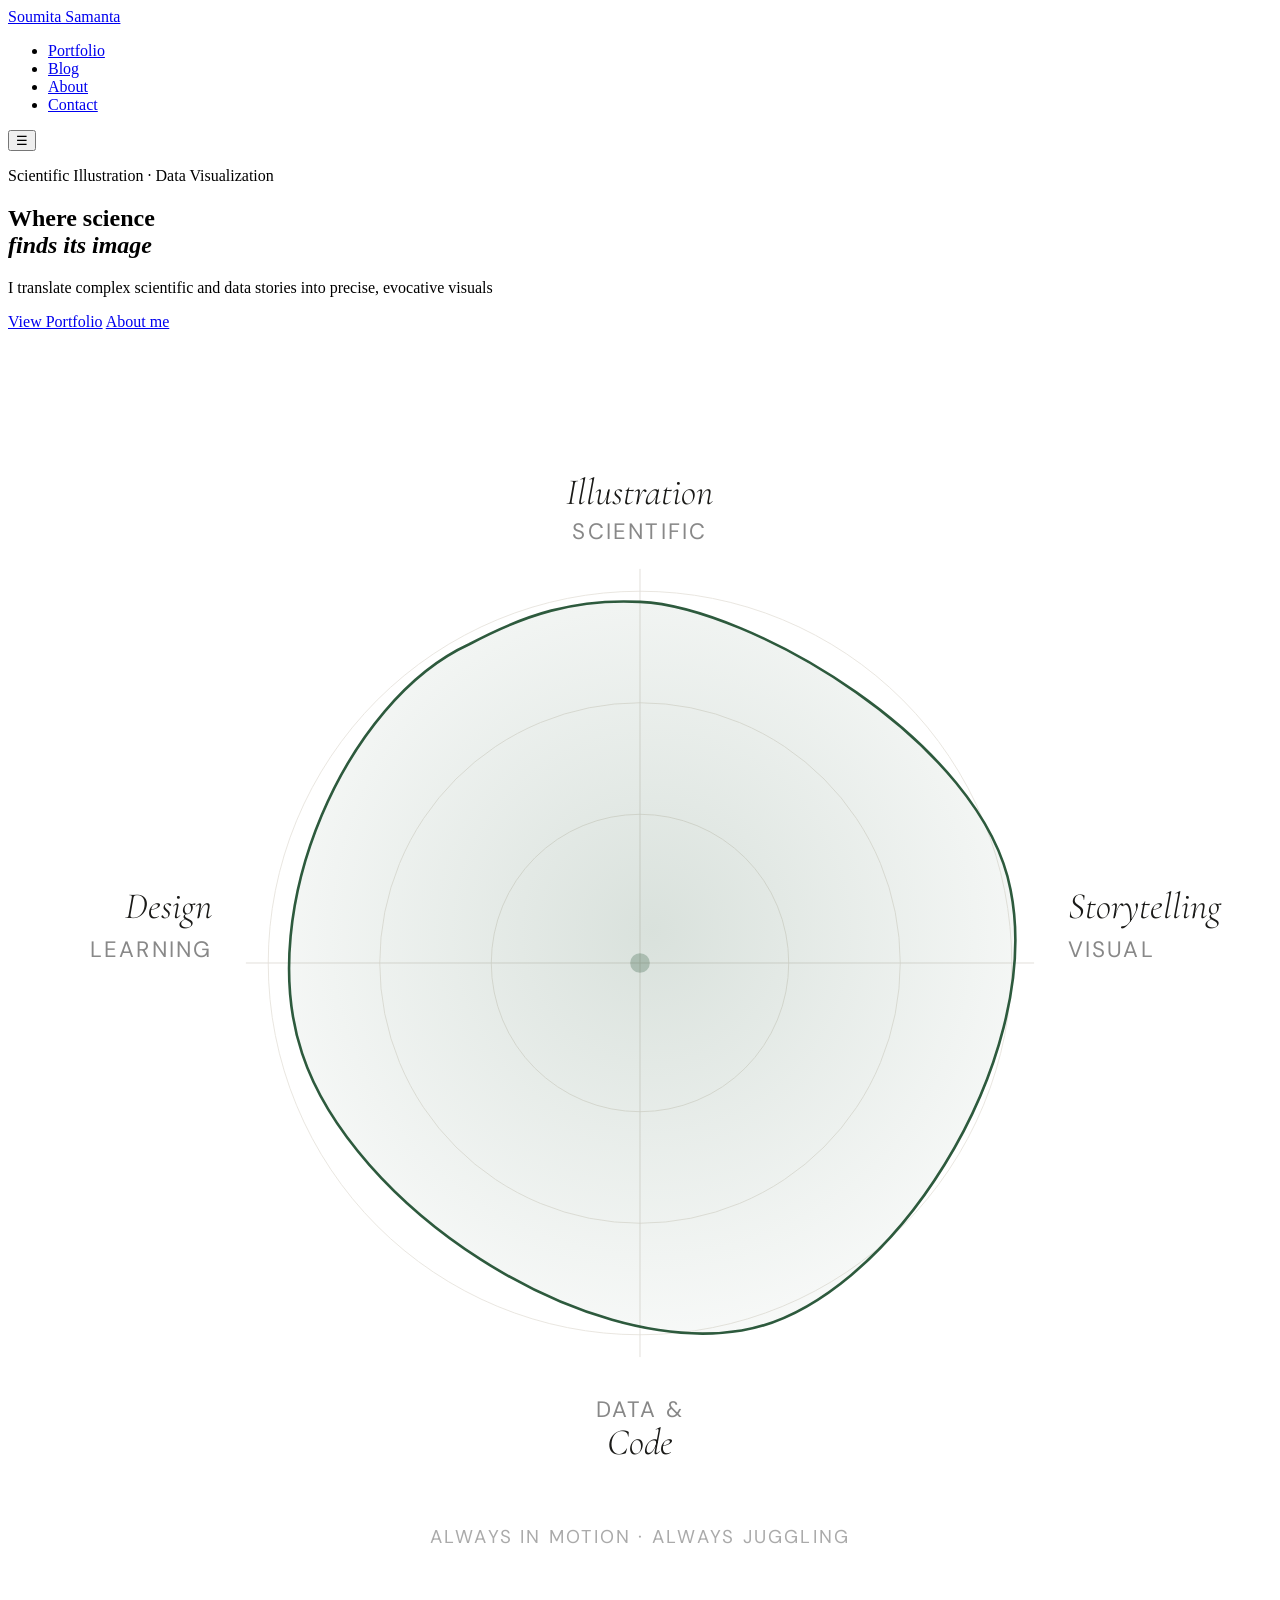
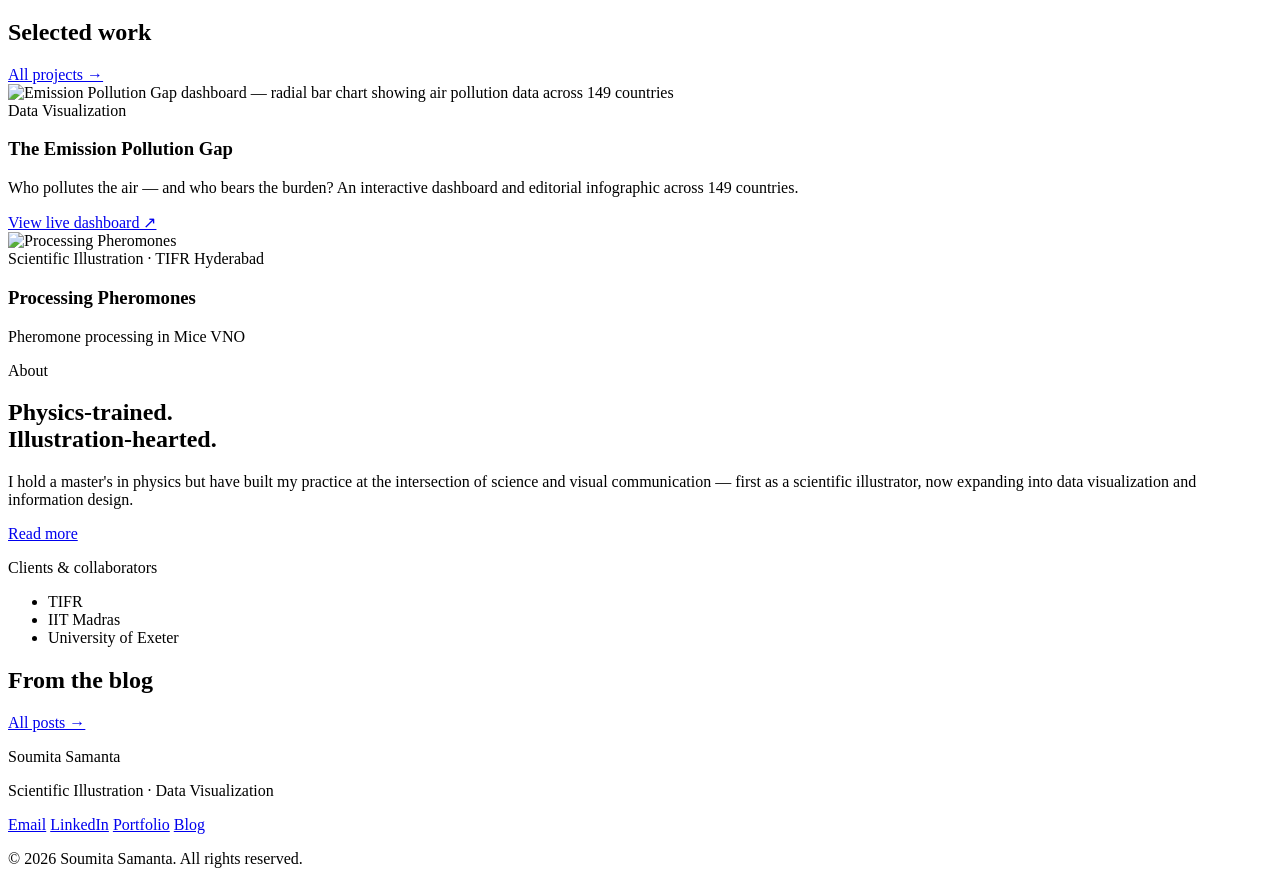
==== index.html @ adedaf54 "Add files via upload" ====
<!DOCTYPE html>
<html lang="en">
<head>
  <meta charset="UTF-8"/>
  <meta name="viewport" content="width=device-width, initial-scale=1.0"/>
  <title>Soumita Samanta — Scientific Illustrator & Data Visualizer</title>
  <link rel="stylesheet" href="css/style.css"/>
  <link rel="preconnect" href="https://fonts.googleapis.com"/>
  <link rel="preconnect" href="https://fonts.gstatic.com" crossorigin/>
  <link href="https://fonts.googleapis.com/css2?family=Cormorant+Garamond:ital,wght@0,300;0,400;0,500;1,300;1,400&family=DM+Sans:wght@300;400;500&display=swap" rel="stylesheet"/>
  <style>
    /* Lightbox overlay */
    .lightbox {
      display: none;
      position: fixed;
      inset: 0;
      background: rgba(10,10,10,0.85);
      backdrop-filter: blur(6px);
      z-index: 1000;
      align-items: center;
      justify-content: center;
      padding: 32px;
      cursor: zoom-out;
    }
    .lightbox.open { display: flex; }

    .lightbox-img {
      max-width: 90vw;
      max-height: 88vh;
      object-fit: contain;
      border-radius: 2px;
      box-shadow: 0 32px 80px rgba(0,0,0,0.5);
      transform: scale(0.94);
      opacity: 0;
      transition: transform 0.3s ease, opacity 0.3s ease;
      cursor: default;
    }
    .lightbox.open .lightbox-img {
      transform: scale(1);
      opacity: 1;
    }

    .lightbox-close {
      position: fixed;
      top: 24px;
      right: 32px;
      font-size: 28px;
      color: #fff;
      background: none;
      border: none;
      cursor: pointer;
      opacity: 0.6;
      transition: opacity 0.2s;
      font-family: sans-serif;
      line-height: 1;
    }
    .lightbox-close:hover { opacity: 1; }

    /* Card image gets a zoom cursor hint */
    .card-img.zoomable { cursor: zoom-in; overflow: hidden; }
    .card-img.zoomable img {
      transition: transform 0.4s ease;
    }
    .card-img.zoomable:hover img { transform: scale(1.04); }
  </style>
</head>
<body>

  <nav class="nav">
    <a href="index.html" class="nav-logo">Soumita Samanta</a>
    <ul class="nav-links">
      <li><a href="portfolio.html">Portfolio</a></li>
      <li><a href="blog.html">Blog</a></li>
      <li><a href="about.html">About</a></li>
      <li><a href="contact.html" class="nav-cta">Contact</a></li>
    </ul>
    <button class="nav-toggle" aria-label="Toggle menu">&#9776;</button>
  </nav>

  <main>

    <!-- Hero -->
    <section class="hero">
      <div class="hero-text">
        <p class="hero-eyebrow">Scientific Illustration · Data Visualization</p>
        <h1 class="hero-title">Where science<br><em>finds its image</em></h1>
        <p class="hero-body">I translate complex scientific and data stories into precise, evocative visuals</p>
        <div class="hero-actions">
          <a href="portfolio.html" class="btn-primary">View Portfolio</a>
          <a href="about.html" class="btn-ghost">About me</a>
        </div>
      </div>
      <div class="hero-image">
          <div class="hero-image-wrap">
            <style>
              .spoke-label { font-family: 'DM Sans', sans-serif; font-size: 12px; fill: #888; letter-spacing: 0.1em; text-transform: uppercase; }
              .spoke-em { font-family: 'Cormorant Garamond', Georgia, serif; font-size: 20px; font-weight: 300; fill: #1a1a18; font-style: italic; }
              .tag-bottom { font-family: 'DM Sans', sans-serif; font-size: 10px; letter-spacing: 0.12em; text-transform: uppercase; fill: #aaa; }
            </style>

            <svg width="100%" viewBox="0 0 680 680" role="img" xmlns="http://www.w3.org/2000/svg">
            <title>Fluid identity chart</title>
            <desc>A continuously morphing organic shape representing four practice areas: Scientific Illustration, Visual Storytelling, Learning Design, and Data and Code.</desc>

            <defs>
              <radialGradient id="blobfill" cx="50%" cy="45%" r="55%">
                <stop offset="0%" stop-color="#2d5a3d" stop-opacity="0.18"/>
                <stop offset="100%" stop-color="#2d5a3d" stop-opacity="0.04"/>
              </radialGradient>
              <radialGradient id="blobfill2" cx="52%" cy="52%" r="55%">
                <stop offset="0%" stop-color="#8b4a2a" stop-opacity="0.10"/>
                <stop offset="100%" stop-color="#8b4a2a" stop-opacity="0.02"/>
              </radialGradient>
            </defs>

            <circle cx="340" cy="340" r="200" fill="none" stroke="#e8e4de" stroke-width="0.5"/>
            <circle cx="340" cy="340" r="140" fill="none" stroke="#e8e4de" stroke-width="0.5"/>
            <circle cx="340" cy="340" r="80"  fill="none" stroke="#e8e4de" stroke-width="0.5"/>

            <line x1="340" y1="340" x2="340" y2="128" stroke="#e0ddd8" stroke-width="0.5"/>
            <line x1="340" y1="340" x2="552" y2="340" stroke="#e0ddd8" stroke-width="0.5"/>
            <line x1="340" y1="340" x2="340" y2="552" stroke="#e0ddd8" stroke-width="0.5"/>
            <line x1="340" y1="340" x2="128" y2="340" stroke="#e0ddd8" stroke-width="0.5"/>

            <path fill="url(#blobfill)" stroke="#2d5a3d" stroke-width="1.4" stroke-linejoin="round">
              <animate attributeName="d" dur="14s" repeatCount="indefinite" calcMode="spline"
                keySplines="0.5 0 0.5 1; 0.5 0 0.5 1; 0.5 0 0.5 1; 0.5 0 0.5 1; 0.5 0 0.5 1; 0.5 0 0.5 1; 0.5 0 0.5 1; 0.5 0 0.5 1"
                values="
                  M340,158 C388,158 510,240 528,310 C548,388 460,510 390,530 C318,550 200,480 168,400 C138,325 190,210 240,182 C268,166 318,158 340,158 Z;
                  M340,145 C400,148 525,220 540,300 C558,392 475,525 395,538 C308,552 185,470 158,388 C132,310 182,198 248,168 C278,152 305,143 340,145 Z;
                  M340,168 C375,162 498,248 520,322 C542,400 462,505 385,528 C305,552 195,492 165,408 C138,328 195,215 252,185 C282,168 312,172 340,168 Z;
                  M340,152 C395,150 518,228 535,308 C555,398 468,518 390,534 C310,550 188,478 162,395 C138,318 188,205 250,175 C278,160 308,152 340,152 Z;
                  M340,162 C382,158 512,235 530,312 C550,395 462,515 388,532 C312,550 192,482 164,398 C138,320 190,208 248,178 C276,164 312,165 340,162 Z;
                  M340,148 C398,148 522,224 540,305 C560,395 472,522 392,536 C308,552 182,472 158,390 C132,312 185,202 248,170 C278,155 305,148 340,148 Z;
                  M340,158 C390,155 515,238 532,315 C552,395 462,512 388,530 C310,550 192,484 165,400 C138,322 192,210 248,180 C276,165 312,160 340,158 Z;
                  M340,155 C392,152 518,232 535,310 C555,395 465,518 390,533 C310,550 188,478 162,393 C136,315 188,206 250,175 C278,160 308,155 340,155 Z;
                  M340,158 C388,158 510,240 528,310 C548,388 460,510 390,530 C318,550 200,480 168,400 C138,325 190,210 240,182 C268,166 318,158 340,158 Z
                "/>
            </path>

            <path fill="url(#blobfill2)" stroke="#8b4a2a" stroke-width="0.8" stroke-linejoin="round" stroke-dasharray="2 5">
              <animate attributeName="d" dur="18s" begin="2s" repeatCount="indefinite" calcMode="spline"
                keySplines="0.5 0 0.5 1; 0.5 0 0.5 1; 0.5 0 0.5 1; 0.5 0 0.5 1; 0.5 0 0.5 1; 0.5 0 0.5 1"
                values="
                  M340,175 C378,170 495,250 515,325 C535,405 455,508 382,528 C308,548 202,488 175,405 C150,328 198,220 255,190 C282,175 318,178 340,175 Z;
                  M340,162 C385,160 508,238 525,315 C545,400 462,510 385,530 C305,550 195,485 168,402 C142,322 192,212 252,182 C280,165 310,163 340,162 Z;
                  M340,178 C372,172 492,255 512,330 C532,408 452,505 380,525 C305,545 205,490 178,408 C152,330 200,222 258,192 C284,178 315,182 340,178 Z;
                  M340,168 C380,164 502,244 520,320 C540,402 458,510 382,530 C308,550 198,486 170,403 C144,325 195,215 254,186 C282,170 312,170 340,168 Z;
                  M340,172 C376,168 498,248 518,322 C538,403 456,508 382,528 C308,548 200,488 172,405 C146,328 196,218 255,188 C283,172 315,175 340,172 Z;
                  M340,165 C382,161 505,242 522,318 C542,400 460,512 384,530 C306,550 196,484 168,400 C142,322 193,213 252,183 C280,167 312,168 340,165 Z;
                  M340,175 C378,170 495,250 515,325 C535,405 455,508 382,528 C308,548 202,488 175,405 C150,328 198,220 255,190 C282,175 318,178 340,175 Z
                "/>
            </path>

            <circle cx="340" cy="340" r="6" fill="#2d5a3d" fill-opacity="0.3">
              <animate attributeName="r" values="5;7;5" dur="14s" repeatCount="indefinite" calcMode="spline" keySplines="0.5 0 0.5 1; 0.5 0 0.5 1"/>
              <animate attributeName="fill-opacity" values="0.3;0.15;0.3" dur="14s" repeatCount="indefinite" calcMode="spline" keySplines="0.5 0 0.5 1; 0.5 0 0.5 1"/>
            </circle>

            <text x="340" y="112" class="spoke-label" text-anchor="middle">Scientific</text>
            <text x="340" y="93"  class="spoke-em"    text-anchor="middle">Illustration</text>

            <text x="570" y="337" class="spoke-label" text-anchor="start">Visual</text>
            <text x="570" y="316" class="spoke-em"    text-anchor="start">Storytelling</text>

            <text x="340" y="584" class="spoke-label" text-anchor="middle">Data &amp;</text>
            <text x="340" y="604" class="spoke-em"    text-anchor="middle">Code</text>

            <text x="110" y="337" class="spoke-label" text-anchor="end">Learning</text>
            <text x="110" y="316" class="spoke-em"    text-anchor="end">Design</text>

            <text x="340" y="652" class="tag-bottom" text-anchor="middle">always in motion · always juggling</text>
            </svg>
          </div>
      </div>
    </section>

    <!-- Selected work -->
    <section class="section">
      <div class="section-header">
        <h2 class="section-title">Selected work</h2>
        <a href="portfolio.html" class="section-link">All projects →</a>
      </div>
      <div class="grid-3">

          <article class="card" data-href="portfolio.html#dataviz">
            <div class="card-img">
              <img src="images/emission-pollution-gap.jpg" alt="Emission Pollution Gap dashboard — radial bar chart showing air pollution data across 149 countries"/>
            </div>
          <div class="card-body">
            <span class="card-tag">Data Visualization</span>
            <h3 class="card-title">The Emission Pollution Gap</h3>
            <p class="card-desc">Who pollutes the air — and who bears the burden? An interactive dashboard and editorial infographic across 149 countries.</p>
            <a href="https://emission-pollution-paradox.onrender.com" target="_blank" class="card-link">View live dashboard ↗</a>
          </div>
        </article>

        <article class="card portfolio-item visible" data-category="sciillus">
              <div class="card-img">
                <img src="images/Processing-Pheromones.jpeg" alt="Processing Pheromones"/>
              </div>
            <div class="card-body">
              <span class="card-tag">Scientific Illustration · TIFR Hyderabad</span>
              <h3 class="card-title">Processing Pheromones</h3>
              <p class="card-desc">Pheromone processing in Mice VNO</p>
              
            </div>
          </article>

     

      </div>
    </section>

    <!-- About strip -->
    <section class="about-strip">
      <div class="about-strip-inner">
        <div class="about-strip-text">
          <p class="about-strip-eyebrow">About</p>
          <h2 class="about-strip-title">Physics-trained.<br>Illustration-hearted.</h2>
          <p class="about-strip-body">I hold a master's in physics but have built my practice at the intersection of science and visual communication — first as a scientific illustrator, now expanding into data visualization and information design.</p>
          <a href="about.html" class="btn-primary">Read more</a>
        </div>
        <div class="about-strip-clients">
          <p class="clients-label">Clients &amp; collaborators</p>
          <ul class="clients-list">
            <li>TIFR</li>
            <li>IIT Madras</li>
            <li>University of Exeter</li>
          </ul>
        </div>
      </div>
    </section>

    <!-- Blog preview -->
    <section class="section">
      <div class="section-header">
        <h2 class="section-title">From the blog</h2>
        <a href="blog.html" class="section-link">All posts →</a>
      </div>
      <div class="grid-2">


      </div>
    </section>

  </main>

  <footer class="footer">
    <div class="footer-inner">
      <p class="footer-name">Soumita Samanta</p>
      <p class="footer-tagline">Scientific Illustration · Data Visualization</p>
      <div class="footer-links">
        <a href="mailto:soumitasketches@gmail.com">Email</a>
        <a href="https://www.linkedin.com/in/soumita-samanta723/" target="_blank">LinkedIn</a>
        <a href="portfolio.html">Portfolio</a>
        <a href="blog.html">Blog</a>
      </div>
      <p class="footer-copy">© 2026 Soumita Samanta. All rights reserved.</p>
    </div>
  </footer>

  <script src="js/main.js"></script>
  <div class="lightbox" id="lightbox">
    <button class="lightbox-close" id="lightbox-close">✕</button>
    <img class="lightbox-img" id="lightbox-img" src="" alt=""/>
  </div>
  <script>
    const lightbox     = document.getElementById('lightbox');
    const lightboxImg  = document.getElementById('lightbox-img');
    const lightboxClose = document.getElementById('lightbox-close');

    // Add zoomable class to any card-img that contains an <img>
    document.querySelectorAll('.card-img img').forEach(img => {
      img.closest('.card-img').classList.add('zoomable');
      img.closest('.card-img').addEventListener('click', (e) => {
        e.stopPropagation(); // don't trigger card onclick
        lightboxImg.src = img.src;
        lightboxImg.alt = img.alt;
        lightbox.classList.add('open');
        document.body.style.overflow = 'hidden';
      });
    });

    // Close on overlay click or button
    lightbox.addEventListener('click', closeLightbox);
    lightboxClose.addEventListener('click', closeLightbox);
    lightboxImg.addEventListener('click', (e) => e.stopPropagation());

    // Close on Escape key
    document.addEventListener('keydown', (e) => {
      if (e.key === 'Escape') closeLightbox();
    });

    function closeLightbox() {
      lightbox.classList.remove('open');
      document.body.style.overflow = '';
    }
  </script>
</body>
</html>
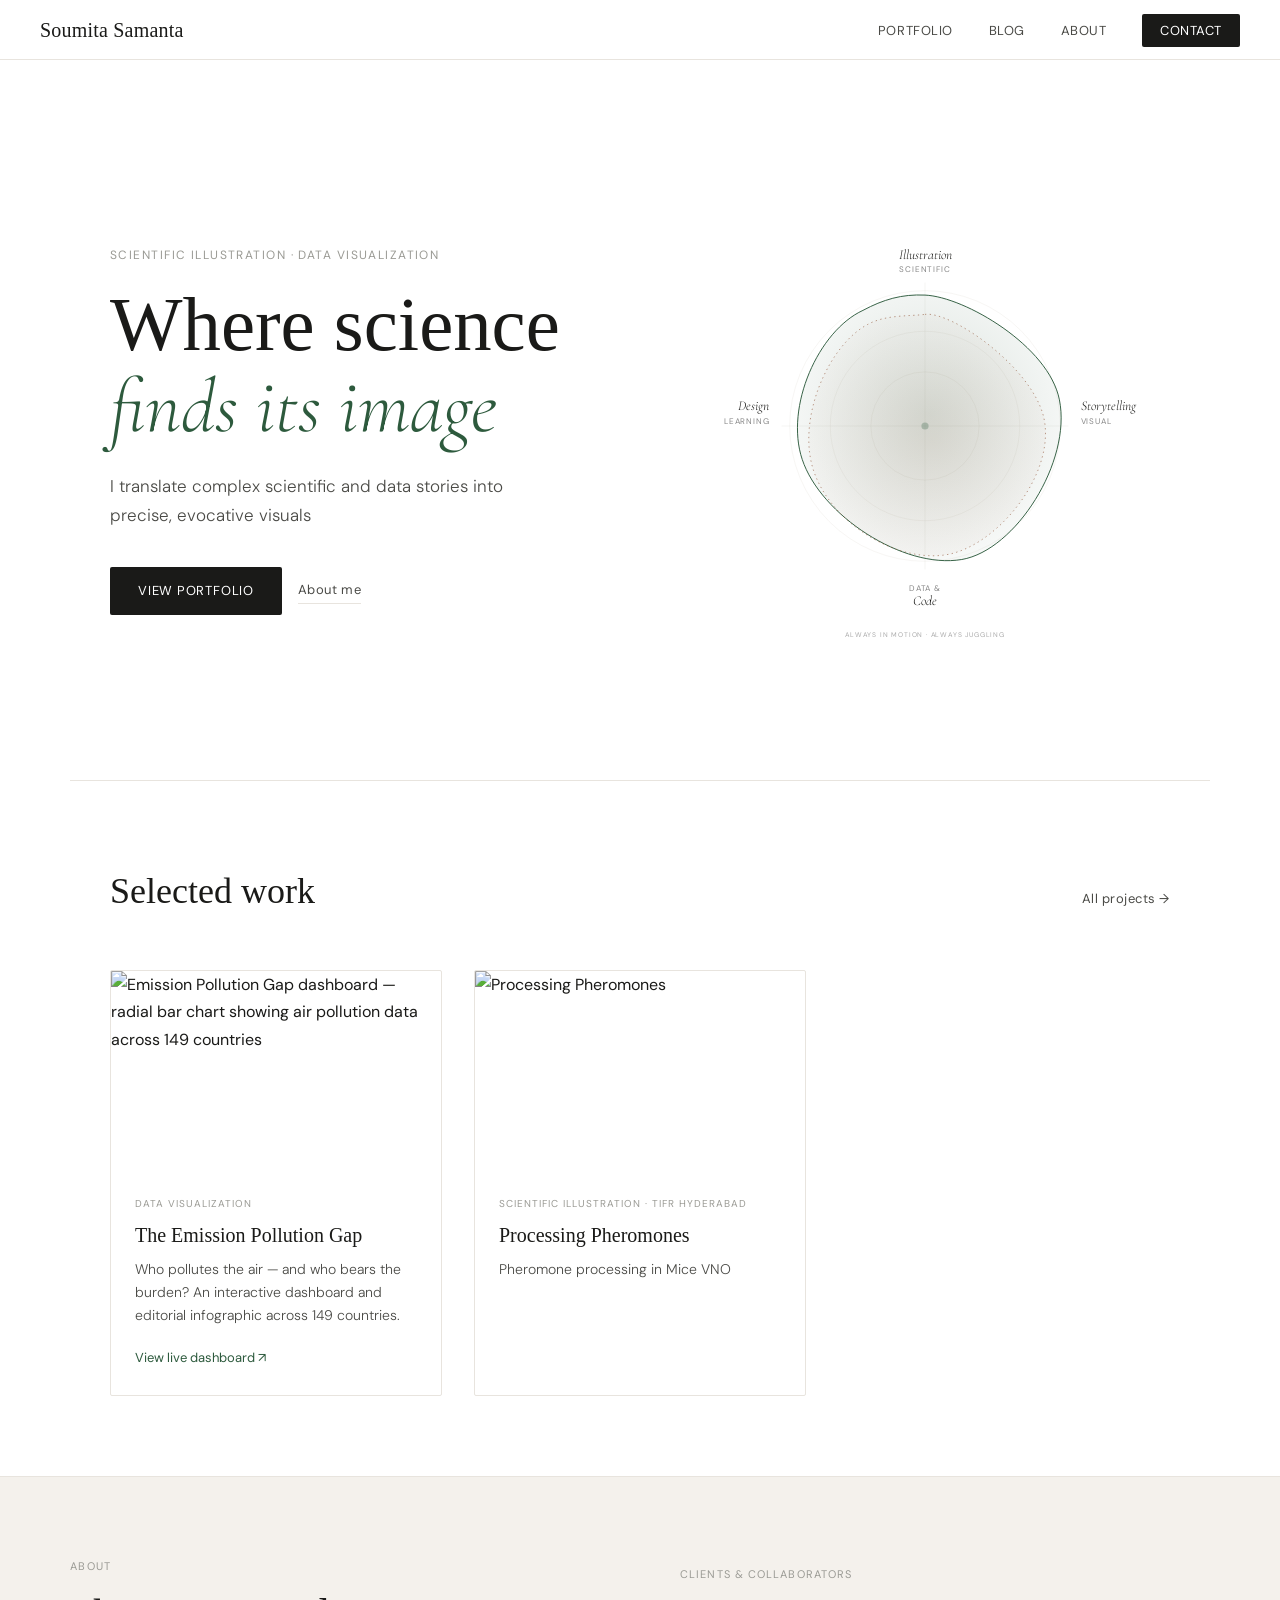
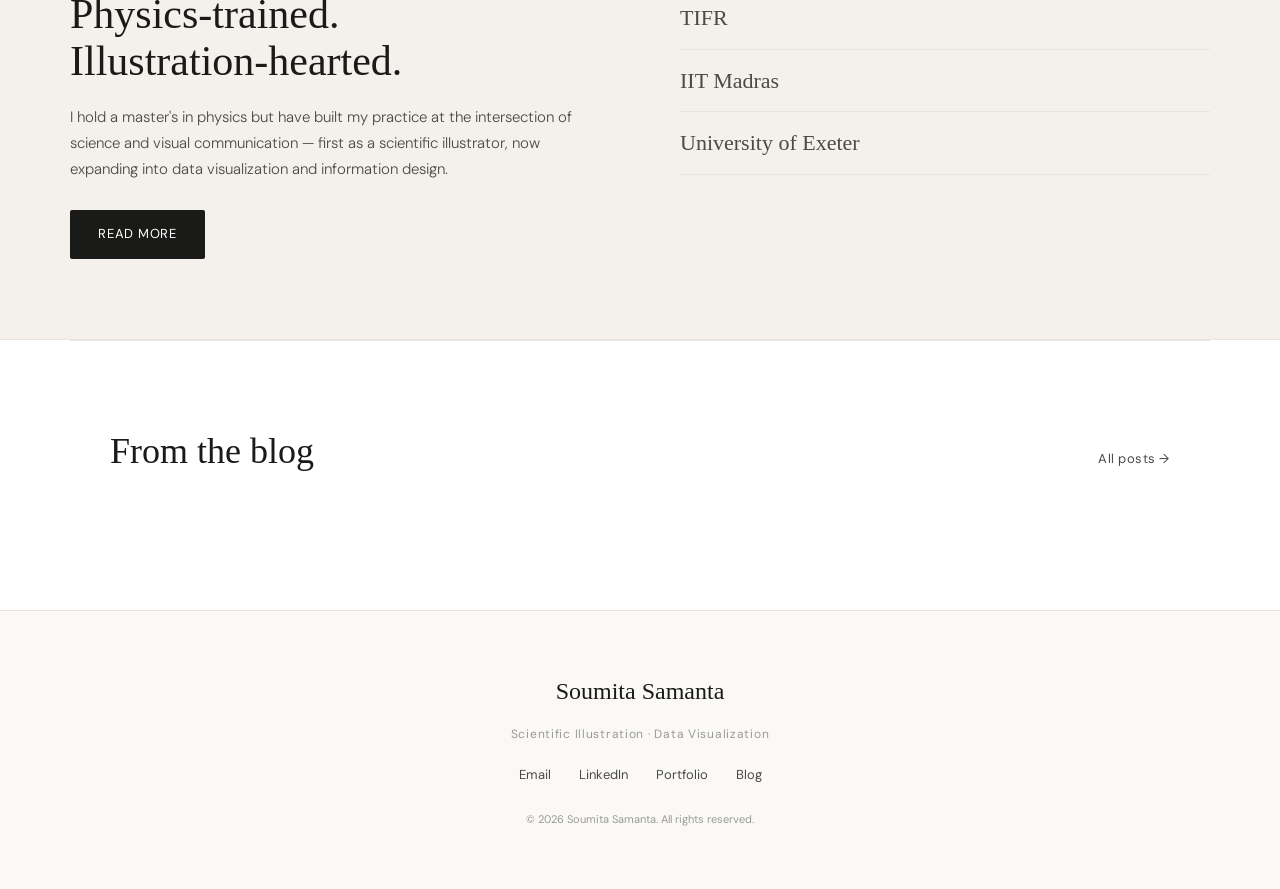
==== commit be7360b0: "Update index.html" ====
--- a/index.html
+++ b/index.html
@@ -4,7 +4,7 @@
   <meta charset="UTF-8"/>
   <meta name="viewport" content="width=device-width, initial-scale=1.0"/>
   <title>Soumita Samanta — Scientific Illustrator & Data Visualizer</title>
-  <link rel="stylesheet" href="css/style.css"/>
+  <link rel="stylesheet" href="style.css"/>
   <link rel="preconnect" href="https://fonts.googleapis.com"/>
   <link rel="preconnect" href="https://fonts.gstatic.com" crossorigin/>
   <link href="https://fonts.googleapis.com/css2?family=Cormorant+Garamond:ital,wght@0,300;0,400;0,500;1,300;1,400&family=DM+Sans:wght@300;400;500&display=swap" rel="stylesheet"/>
@@ -260,7 +260,7 @@
     </div>
   </footer>
 
-  <script src="js/main.js"></script>
+  <script src="main.js"></script>
   <div class="lightbox" id="lightbox">
     <button class="lightbox-close" id="lightbox-close">✕</button>
     <img class="lightbox-img" id="lightbox-img" src="" alt=""/>
--- a/style.css
+++ b/style.css
@@ -0,0 +1,775 @@
+/* =============================================
+   SOUMITA SAMANTA — PORTFOLIO SITE
+   Clean, editorial, minimal white
+   Fonts: Cormorant Garamond (display) + DM Sans (body)
+   ============================================= */
+
+*, *::before, *::after { box-sizing: border-box; margin: 0; padding: 0; }
+
+:root {
+  --white: #ffffff;
+  --off-white: #faf9f7;
+  --paper: #f4f1ec;
+  --ink: #1a1a18;
+  --ink-mid: #4a4a46;
+  --ink-light: #9a9a94;
+  --accent: #2d5a3d;
+  --accent-warm: #8b4a2a;
+  --border: #e8e4de;
+  --font-display: 'Cormorant Garamond', Georgia, serif;
+  --font-body: 'DM Sans', system-ui, sans-serif;
+  --max-w: 1140px;
+  --radius: 2px;
+  --transition: 0.2s ease;
+}
+
+html { scroll-behavior: smooth; }
+
+body {
+  font-family: var(--font-body);
+  font-size: 16px;
+  color: var(--ink);
+  background: var(--white);
+  line-height: 1.7;
+  -webkit-font-smoothing: antialiased;
+}
+
+/* ---- NAV ---- */
+.nav {
+  position: sticky;
+  top: 0;
+  z-index: 100;
+  background: rgba(255,255,255,0.95);
+  backdrop-filter: blur(8px);
+  border-bottom: 1px solid var(--border);
+  display: flex;
+  align-items: center;
+  justify-content: space-between;
+  padding: 0 40px;
+  height: 60px;
+}
+
+.nav-logo {
+  font-family: var(--font-display);
+  font-size: 20px;
+  font-weight: 400;
+  color: var(--ink);
+  text-decoration: none;
+  letter-spacing: 0.01em;
+}
+
+.nav-links {
+  list-style: none;
+  display: flex;
+  gap: 36px;
+  align-items: center;
+}
+
+.nav-links a {
+  font-size: 13px;
+  font-weight: 400;
+  color: var(--ink-mid);
+  text-decoration: none;
+  letter-spacing: 0.04em;
+  text-transform: uppercase;
+  transition: color var(--transition);
+}
+
+.nav-links a:hover { color: var(--ink); }
+
+.nav-cta {
+  background: var(--ink) !important;
+  color: var(--white) !important;
+  padding: 8px 18px !important;
+  border-radius: var(--radius) !important;
+  transition: background var(--transition) !important;
+}
+
+.nav-cta:hover { background: var(--accent) !important; }
+
+.nav-toggle { display: none; background: none; border: none; font-size: 20px; cursor: pointer; }
+
+/* ---- HERO ---- */
+.hero {
+  max-width: var(--max-w);
+  margin: 0 auto;
+  padding: 100px 40px 80px;
+  display: grid;
+  grid-template-columns: 1fr 1fr;
+  gap: 80px;
+  align-items: center;
+  min-height: 80vh;
+}
+
+.hero-eyebrow {
+  font-size: 12px;
+  text-transform: uppercase;
+  letter-spacing: 0.12em;
+  color: var(--ink-light);
+  margin-bottom: 20px;
+  font-weight: 400;
+}
+
+.hero-title {
+  font-family: var(--font-display);
+  font-size: clamp(48px, 6vw, 80px);
+  font-weight: 300;
+  line-height: 1.05;
+  color: var(--ink);
+  margin-bottom: 24px;
+}
+
+.hero-title em {
+  font-style: italic;
+  color: var(--accent);
+}
+
+.hero-body {
+  font-size: 17px;
+  color: var(--ink-mid);
+  max-width: 420px;
+  line-height: 1.75;
+  margin-bottom: 36px;
+  font-weight: 300;
+}
+
+.hero-actions { display: flex; gap: 16px; align-items: center; }
+
+.btn-primary {
+  display: inline-block;
+  background: var(--ink);
+  color: var(--white);
+  padding: 13px 28px;
+  font-size: 13px;
+  font-weight: 400;
+  letter-spacing: 0.06em;
+  text-transform: uppercase;
+  text-decoration: none;
+  border-radius: var(--radius);
+  transition: background var(--transition);
+}
+
+.btn-primary:hover { background: var(--accent); }
+
+.btn-ghost {
+  display: inline-block;
+  color: var(--ink-mid);
+  font-size: 13px;
+  font-weight: 400;
+  letter-spacing: 0.04em;
+  text-decoration: none;
+  border-bottom: 1px solid var(--border);
+  padding-bottom: 2px;
+  transition: color var(--transition), border-color var(--transition);
+}
+
+.btn-ghost:hover { color: var(--ink); border-color: var(--ink); }
+
+.hero-image { display: flex; align-items: center; justify-content: center; }
+
+.hero-placeholder {
+  width: 360px;
+  height: 360px;
+  border-radius: 50%;
+  background: var(--paper);
+  position: relative;
+  display: flex;
+  align-items: center;
+  justify-content: center;
+}
+
+.hero-image-wrap {
+  width: 100%;
+  max-width: 460px;
+}
+
+.placeholder-ring {
+  position: absolute;
+  border-radius: 50%;
+  border: 1px solid var(--border);
+}
+.r1 { width: 360px; height: 360px; }
+.r2 { width: 280px; height: 280px; }
+.r3 { width: 200px; height: 200px; }
+
+.placeholder-label {
+  font-size: 12px;
+  color: var(--ink-light);
+  font-family: var(--font-body);
+  text-align: center;
+}
+
+/* ---- SECTIONS ---- */
+.section {
+  max-width: var(--max-w);
+  margin: 0 auto;
+  padding: 80px 40px;
+  border-top: 1px solid var(--border);
+}
+
+.section-header {
+  display: flex;
+  justify-content: space-between;
+  align-items: baseline;
+  margin-bottom: 48px;
+}
+
+.section-title {
+  font-family: var(--font-display);
+  font-size: 36px;
+  font-weight: 300;
+  color: var(--ink);
+}
+
+.section-link {
+  font-size: 13px;
+  color: var(--ink-mid);
+  text-decoration: none;
+  letter-spacing: 0.04em;
+  transition: color var(--transition);
+}
+
+.section-link:hover { color: var(--ink); }
+
+/* ---- GRIDS ---- */
+.grid-3 {
+  display: grid;
+  grid-template-columns: repeat(3, 1fr);
+  gap: 32px;
+}
+
+.grid-2 {
+  display: grid;
+  grid-template-columns: repeat(2, 1fr);
+  gap: 32px;
+}
+
+/* ---- CARDS ---- */
+.card {
+  border: 1px solid var(--border);
+  border-radius: var(--radius);
+  overflow: hidden;
+  cursor: pointer;
+  transition: border-color var(--transition), transform var(--transition);
+  background: var(--white);
+}
+
+.card:hover { border-color: var(--ink-mid); transform: translateY(-2px); }
+
+.card-img {
+  height: 200px;
+  display: flex;
+  align-items: center;
+  justify-content: center;
+  overflow: hidden;
+}
+
+.card-img img { width: 100%; height: 100%; object-fit: cover; }
+
+.card-img-placeholder {
+  font-size: 12px;
+  color: var(--ink-light);
+  font-family: var(--font-body);
+}
+
+.card-body { padding: 24px; }
+
+.card-tag {
+  font-size: 10px;
+  text-transform: uppercase;
+  letter-spacing: 0.1em;
+  color: var(--ink-light);
+  display: block;
+  margin-bottom: 10px;
+}
+
+.card-title {
+  font-family: var(--font-display);
+  font-size: 20px;
+  font-weight: 400;
+  line-height: 1.3;
+  margin-bottom: 10px;
+  color: var(--ink);
+}
+
+.card-desc {
+  font-size: 14px;
+  color: var(--ink-mid);
+  line-height: 1.65;
+  margin-bottom: 16px;
+  font-weight: 300;
+}
+
+.card-link {
+  font-size: 13px;
+  color: var(--accent);
+  text-decoration: none;
+  font-weight: 400;
+  transition: color var(--transition);
+}
+
+.card-link:hover { color: var(--ink); }
+
+/* ---- ABOUT STRIP ---- */
+.about-strip {
+  background: var(--paper);
+  border-top: 1px solid var(--border);
+  border-bottom: 1px solid var(--border);
+  padding: 80px 40px;
+}
+
+.about-strip-inner {
+  max-width: var(--max-w);
+  margin: 0 auto;
+  display: grid;
+  grid-template-columns: 1fr 1fr;
+  gap: 80px;
+  align-items: start;
+}
+
+.about-strip-eyebrow {
+  font-size: 11px;
+  text-transform: uppercase;
+  letter-spacing: 0.12em;
+  color: var(--ink-light);
+  margin-bottom: 16px;
+}
+
+.about-strip-title {
+  font-family: var(--font-display);
+  font-size: 42px;
+  font-weight: 300;
+  line-height: 1.1;
+  margin-bottom: 20px;
+}
+
+.about-strip-body {
+  font-size: 15px;
+  color: var(--ink-mid);
+  font-weight: 300;
+  line-height: 1.75;
+  margin-bottom: 28px;
+}
+
+.clients-label {
+  font-size: 11px;
+  text-transform: uppercase;
+  letter-spacing: 0.1em;
+  color: var(--ink-light);
+  margin-bottom: 16px;
+  margin-top: 8px;
+}
+
+.clients-list {
+  list-style: none;
+  display: flex;
+  flex-direction: column;
+  gap: 12px;
+}
+
+.clients-list li {
+  font-family: var(--font-display);
+  font-size: 22px;
+  font-weight: 300;
+  color: var(--ink-mid);
+  border-bottom: 1px solid var(--border);
+  padding-bottom: 12px;
+}
+
+/* ---- BLOG CARDS ---- */
+.blog-card {
+  padding: 32px 0;
+  border-bottom: 1px solid var(--border);
+}
+
+.blog-date {
+  font-size: 11px;
+  text-transform: uppercase;
+  letter-spacing: 0.1em;
+  color: var(--ink-light);
+  display: block;
+  margin-bottom: 10px;
+}
+
+.blog-title {
+  font-family: var(--font-display);
+  font-size: 24px;
+  font-weight: 400;
+  line-height: 1.3;
+  margin-bottom: 10px;
+}
+
+.blog-title a {
+  color: var(--ink);
+  text-decoration: none;
+  transition: color var(--transition);
+}
+
+.blog-title a:hover { color: var(--accent); }
+
+.blog-excerpt {
+  font-size: 14px;
+  color: var(--ink-mid);
+  font-weight: 300;
+  line-height: 1.65;
+  margin-bottom: 14px;
+}
+
+/* ---- FOOTER ---- */
+.footer {
+  border-top: 1px solid var(--border);
+  background: var(--off-white);
+  padding: 60px 40px;
+}
+
+.footer-inner {
+  max-width: var(--max-w);
+  margin: 0 auto;
+  display: flex;
+  flex-direction: column;
+  align-items: center;
+  gap: 12px;
+  text-align: center;
+}
+
+.footer-name {
+  font-family: var(--font-display);
+  font-size: 24px;
+  font-weight: 300;
+}
+
+.footer-tagline {
+  font-size: 12px;
+  color: var(--ink-light);
+  letter-spacing: 0.06em;
+}
+
+.footer-links {
+  display: flex;
+  gap: 28px;
+  margin: 8px 0;
+}
+
+.footer-links a {
+  font-size: 13px;
+  color: var(--ink-mid);
+  text-decoration: none;
+  transition: color var(--transition);
+}
+
+.footer-links a:hover { color: var(--ink); }
+
+.footer-copy {
+  font-size: 11px;
+  color: var(--ink-light);
+  margin-top: 4px;
+}
+
+/* ---- PAGE HERO (inner pages) ---- */
+.page-hero {
+  max-width: var(--max-w);
+  margin: 0 auto;
+  padding: 80px 40px 60px;
+  border-bottom: 1px solid var(--border);
+}
+
+.page-hero-eyebrow {
+  font-size: 11px;
+  text-transform: uppercase;
+  letter-spacing: 0.12em;
+  color: var(--ink-light);
+  margin-bottom: 16px;
+}
+
+.page-hero-title {
+  font-family: var(--font-display);
+  font-size: clamp(40px, 5vw, 64px);
+  font-weight: 300;
+  line-height: 1.1;
+}
+
+.page-hero-body {
+  font-size: 17px;
+  color: var(--ink-mid);
+  font-weight: 300;
+  max-width: 560px;
+  margin-top: 16px;
+  line-height: 1.75;
+}
+
+/* ---- PORTFOLIO FILTER ---- */
+.filter-bar {
+  max-width: var(--max-w);
+  margin: 0 auto;
+  padding: 32px 40px 0;
+  display: flex;
+  gap: 8px;
+  flex-wrap: wrap;
+}
+
+.filter-btn {
+  background: none;
+  border: 1px solid var(--border);
+  color: var(--ink-mid);
+  font-family: var(--font-body);
+  font-size: 12px;
+  letter-spacing: 0.06em;
+  text-transform: uppercase;
+  padding: 7px 16px;
+  border-radius: 100px;
+  cursor: pointer;
+  transition: all var(--transition);
+}
+
+.filter-btn:hover, .filter-btn.active {
+  background: var(--ink);
+  color: var(--white);
+  border-color: var(--ink);
+}
+
+/* ---- PORTFOLIO GRID ---- */
+.portfolio-grid {
+  max-width: var(--max-w);
+  margin: 0 auto;
+  padding: 40px 40px 80px;
+  display: grid;
+  grid-template-columns: repeat(auto-fill, minmax(320px, 1fr));
+  gap: 32px;
+}
+
+.portfolio-item { display: none; }
+.portfolio-item.visible { display: block; }
+
+/* ---- BLOG LIST ---- */
+.blog-list {
+  max-width: 720px;
+  margin: 0 auto;
+  padding: 60px 40px 80px;
+}
+
+.blog-list-item {
+  display: grid;
+  grid-template-columns: 100px 1fr;
+  gap: 32px;
+  padding: 36px 0;
+  border-bottom: 1px solid var(--border);
+  align-items: start;
+}
+
+.blog-list-date {
+  font-size: 12px;
+  color: var(--ink-light);
+  text-transform: uppercase;
+  letter-spacing: 0.08em;
+  line-height: 1.4;
+  padding-top: 4px;
+}
+
+.blog-list-title {
+  font-family: var(--font-display);
+  font-size: 26px;
+  font-weight: 400;
+  line-height: 1.25;
+  margin-bottom: 10px;
+}
+
+.blog-list-title a {
+  color: var(--ink);
+  text-decoration: none;
+  transition: color var(--transition);
+}
+
+.blog-list-title a:hover { color: var(--accent); }
+
+.blog-list-excerpt {
+  font-size: 14px;
+  color: var(--ink-mid);
+  font-weight: 300;
+  line-height: 1.65;
+  margin-bottom: 12px;
+}
+
+/* ---- BLOG POST ---- */
+.post-wrap {
+  max-width: 680px;
+  margin: 0 auto;
+  padding: 60px 40px 100px;
+}
+
+.post-header { margin-bottom: 48px; border-bottom: 1px solid var(--border); padding-bottom: 36px; }
+
+.post-meta {
+  font-size: 12px;
+  color: var(--ink-light);
+  text-transform: uppercase;
+  letter-spacing: 0.1em;
+  margin-bottom: 16px;
+}
+
+.post-title {
+  font-family: var(--font-display);
+  font-size: clamp(32px, 4vw, 52px);
+  font-weight: 300;
+  line-height: 1.1;
+  margin-bottom: 16px;
+}
+
+.post-subtitle {
+  font-size: 18px;
+  color: var(--ink-mid);
+  font-weight: 300;
+  font-style: italic;
+  font-family: var(--font-display);
+}
+
+.post-body { font-size: 17px; font-weight: 300; line-height: 1.85; color: var(--ink); }
+.post-body p { margin-bottom: 24px; }
+.post-body h2 { font-family: var(--font-display); font-size: 30px; font-weight: 400; margin: 48px 0 16px; }
+.post-body h3 { font-family: var(--font-display); font-size: 22px; font-weight: 400; margin: 36px 0 12px; }
+.post-body blockquote {
+  border-left: 2px solid var(--accent);
+  padding: 4px 0 4px 24px;
+  margin: 36px 0;
+  font-family: var(--font-display);
+  font-size: 22px;
+  font-style: italic;
+  color: var(--ink-mid);
+}
+.post-body img { width: 100%; border-radius: var(--radius); margin: 36px 0; }
+
+/* ---- ABOUT PAGE ---- */
+.about-wrap {
+  max-width: var(--max-w);
+  margin: 0 auto;
+  padding: 60px 40px 100px;
+  display: grid;
+  grid-template-columns: 1fr 380px;
+  gap: 80px;
+  align-items: start;
+}
+
+.about-body { font-size: 17px; font-weight: 300; line-height: 1.85; color: var(--ink); }
+.about-body p { margin-bottom: 24px; }
+.about-body h2 { font-family: var(--font-display); font-size: 32px; font-weight: 300; margin: 48px 0 16px; }
+
+.about-sidebar {}
+
+.sidebar-block {
+  border-top: 1px solid var(--border);
+  padding: 24px 0;
+}
+
+.sidebar-label {
+  font-size: 10px;
+  text-transform: uppercase;
+  letter-spacing: 0.12em;
+  color: var(--ink-light);
+  margin-bottom: 12px;
+}
+
+.sidebar-list {
+  list-style: none;
+  display: flex;
+  flex-direction: column;
+  gap: 8px;
+}
+
+.sidebar-list li {
+  font-size: 14px;
+  color: var(--ink-mid);
+  font-weight: 300;
+}
+
+/* ---- CONTACT PAGE ---- */
+.contact-wrap {
+  max-width: 640px;
+  margin: 0 auto;
+  padding: 60px 40px 100px;
+}
+
+.contact-intro {
+  font-size: 17px;
+  color: var(--ink-mid);
+  font-weight: 300;
+  line-height: 1.75;
+  margin-bottom: 48px;
+}
+
+.form-group { margin-bottom: 24px; }
+
+.form-label {
+  display: block;
+  font-size: 11px;
+  text-transform: uppercase;
+  letter-spacing: 0.1em;
+  color: var(--ink-light);
+  margin-bottom: 8px;
+}
+
+.form-input, .form-textarea {
+  width: 100%;
+  border: 1px solid var(--border);
+  border-radius: var(--radius);
+  padding: 12px 16px;
+  font-family: var(--font-body);
+  font-size: 15px;
+  font-weight: 300;
+  color: var(--ink);
+  background: var(--white);
+  transition: border-color var(--transition);
+  outline: none;
+}
+
+.form-input:focus, .form-textarea:focus { border-color: var(--ink); }
+
+.form-textarea { height: 160px; resize: vertical; }
+
+.form-submit {
+  background: var(--ink);
+  color: var(--white);
+  border: none;
+  padding: 14px 32px;
+  font-family: var(--font-body);
+  font-size: 13px;
+  font-weight: 400;
+  letter-spacing: 0.08em;
+  text-transform: uppercase;
+  border-radius: var(--radius);
+  cursor: pointer;
+  transition: background var(--transition);
+}
+
+.form-submit:hover { background: var(--accent); }
+
+.contact-alt {
+  margin-top: 48px;
+  padding-top: 36px;
+  border-top: 1px solid var(--border);
+  font-size: 14px;
+  color: var(--ink-mid);
+  font-weight: 300;
+}
+
+.contact-alt a { color: var(--accent); text-decoration: none; }
+
+/* ---- RESPONSIVE ---- */
+@media (max-width: 900px) {
+  .hero { grid-template-columns: 1fr; gap: 48px; padding: 60px 24px; min-height: auto; }
+  .hero-image { display: none; }
+  .grid-3, .grid-2 { grid-template-columns: 1fr; }
+  .about-strip-inner { grid-template-columns: 1fr; gap: 40px; }
+  .about-wrap { grid-template-columns: 1fr; }
+  .blog-list-item { grid-template-columns: 1fr; gap: 8px; }
+  .nav { padding: 0 24px; }
+  .nav-links { display: none; }
+  .nav-toggle { display: block; }
+  .section, .portfolio-grid, .blog-list, .post-wrap, .contact-wrap { padding-left: 24px; padding-right: 24px; }
+  .about-strip { padding: 60px 24px; }
+  .page-hero { padding: 60px 24px 40px; }
+}
+
+@media (max-width: 600px) {
+  .hero-title { font-size: 40px; }
+  .section-title { font-size: 28px; }
+  .portfolio-grid { grid-template-columns: 1fr; }
+}
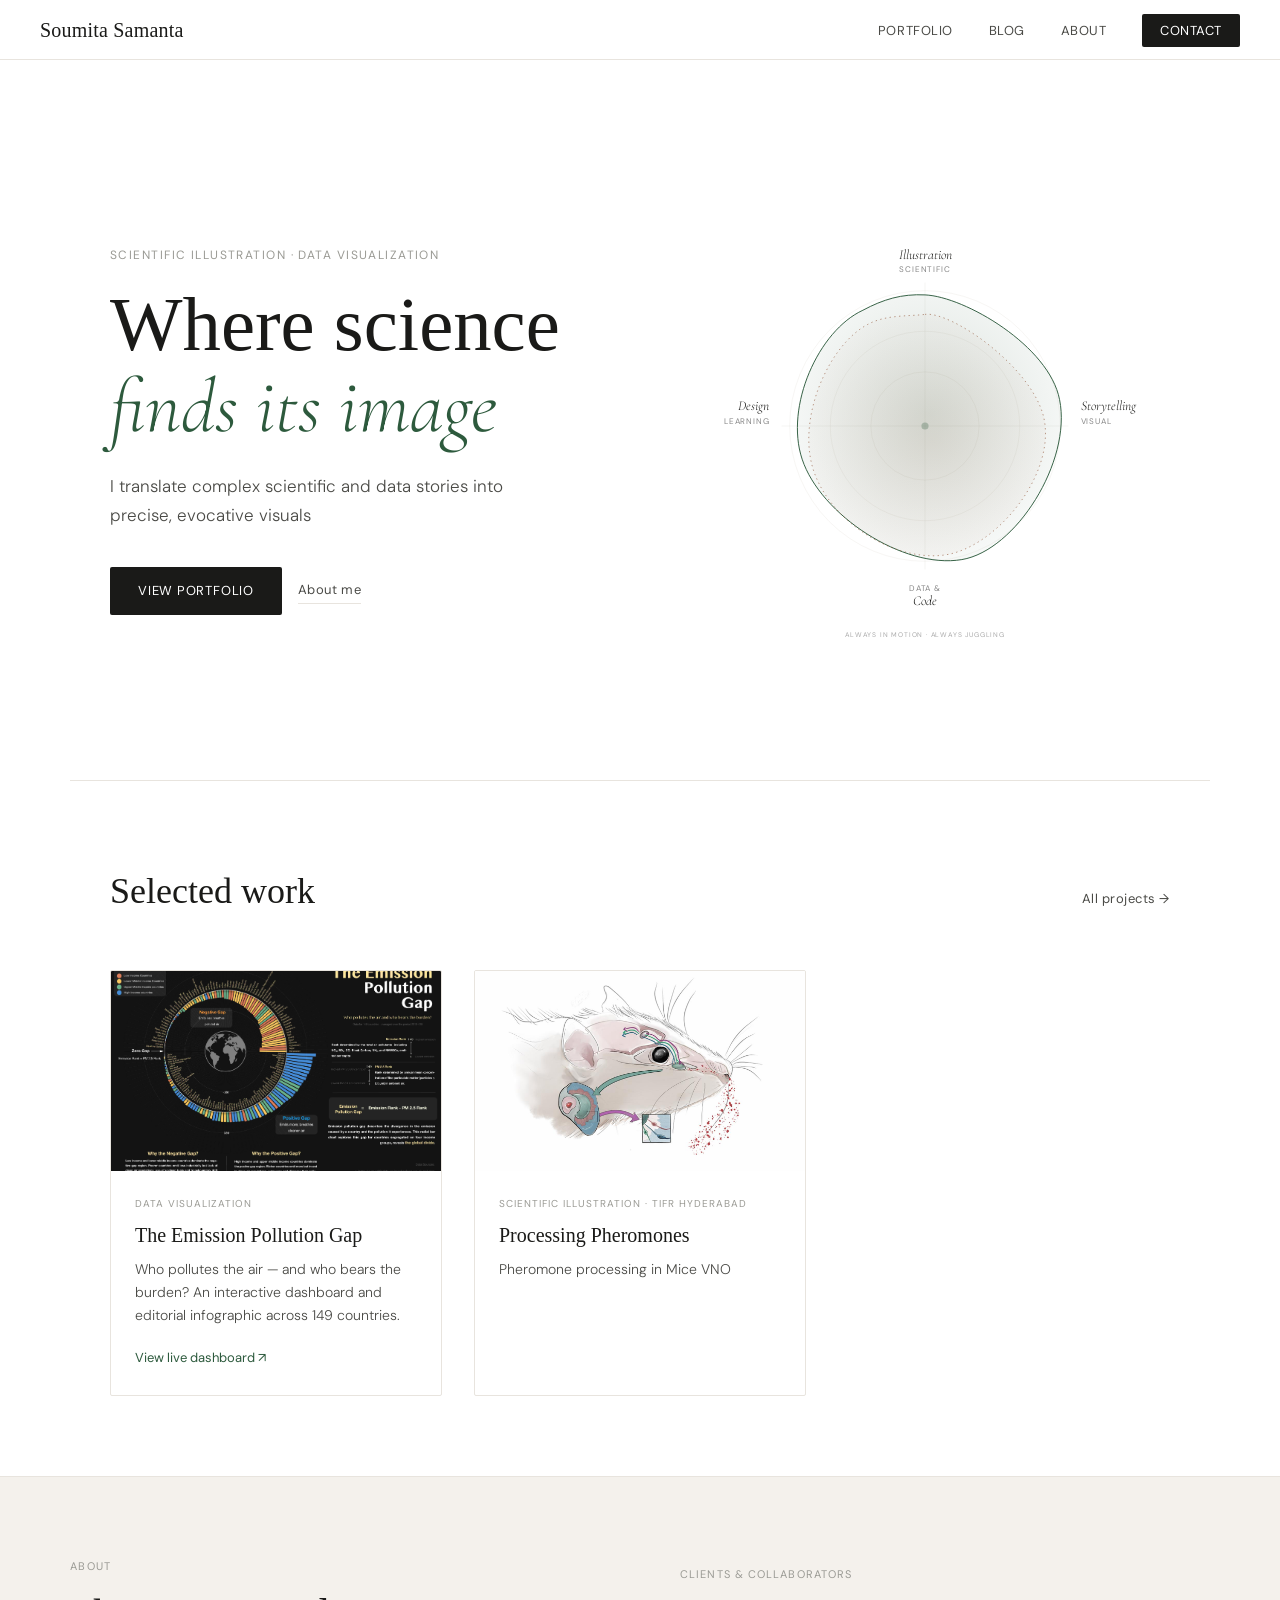
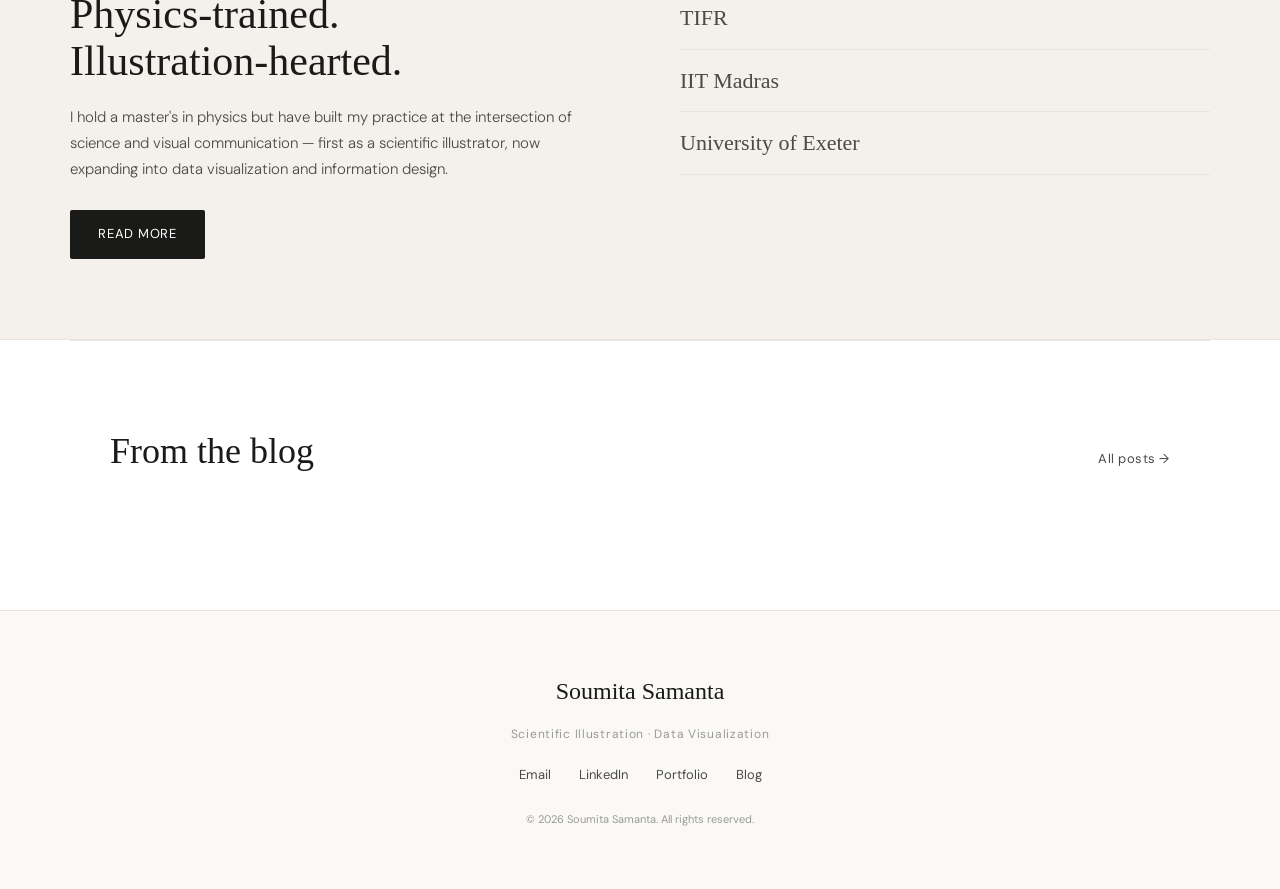
==== commit c2bd0714: "Updated portfolio website" ====
--- a/index.html
+++ b/index.html
@@ -4,7 +4,7 @@
   <meta charset="UTF-8"/>
   <meta name="viewport" content="width=device-width, initial-scale=1.0"/>
   <title>Soumita Samanta — Scientific Illustrator & Data Visualizer</title>
-  <link rel="stylesheet" href="style.css"/>
+  <link rel="stylesheet" href="css/style.css"/>
   <link rel="preconnect" href="https://fonts.googleapis.com"/>
   <link rel="preconnect" href="https://fonts.gstatic.com" crossorigin/>
   <link href="https://fonts.googleapis.com/css2?family=Cormorant+Garamond:ital,wght@0,300;0,400;0,500;1,300;1,400&family=DM+Sans:wght@300;400;500&display=swap" rel="stylesheet"/>
@@ -260,7 +260,7 @@
     </div>
   </footer>
 
-  <script src="main.js"></script>
+  <script src="js/main.js"></script>
   <div class="lightbox" id="lightbox">
     <button class="lightbox-close" id="lightbox-close">✕</button>
     <img class="lightbox-img" id="lightbox-img" src="" alt=""/>
--- a/css/style.css
+++ b/css/style.css
@@ -0,0 +1,775 @@
+/* =============================================
+   SOUMITA SAMANTA — PORTFOLIO SITE
+   Clean, editorial, minimal white
+   Fonts: Cormorant Garamond (display) + DM Sans (body)
+   ============================================= */
+
+*, *::before, *::after { box-sizing: border-box; margin: 0; padding: 0; }
+
+:root {
+  --white: #ffffff;
+  --off-white: #faf9f7;
+  --paper: #f4f1ec;
+  --ink: #1a1a18;
+  --ink-mid: #4a4a46;
+  --ink-light: #9a9a94;
+  --accent: #2d5a3d;
+  --accent-warm: #8b4a2a;
+  --border: #e8e4de;
+  --font-display: 'Cormorant Garamond', Georgia, serif;
+  --font-body: 'DM Sans', system-ui, sans-serif;
+  --max-w: 1140px;
+  --radius: 2px;
+  --transition: 0.2s ease;
+}
+
+html { scroll-behavior: smooth; }
+
+body {
+  font-family: var(--font-body);
+  font-size: 16px;
+  color: var(--ink);
+  background: var(--white);
+  line-height: 1.7;
+  -webkit-font-smoothing: antialiased;
+}
+
+/* ---- NAV ---- */
+.nav {
+  position: sticky;
+  top: 0;
+  z-index: 100;
+  background: rgba(255,255,255,0.95);
+  backdrop-filter: blur(8px);
+  border-bottom: 1px solid var(--border);
+  display: flex;
+  align-items: center;
+  justify-content: space-between;
+  padding: 0 40px;
+  height: 60px;
+}
+
+.nav-logo {
+  font-family: var(--font-display);
+  font-size: 20px;
+  font-weight: 400;
+  color: var(--ink);
+  text-decoration: none;
+  letter-spacing: 0.01em;
+}
+
+.nav-links {
+  list-style: none;
+  display: flex;
+  gap: 36px;
+  align-items: center;
+}
+
+.nav-links a {
+  font-size: 13px;
+  font-weight: 400;
+  color: var(--ink-mid);
+  text-decoration: none;
+  letter-spacing: 0.04em;
+  text-transform: uppercase;
+  transition: color var(--transition);
+}
+
+.nav-links a:hover { color: var(--ink); }
+
+.nav-cta {
+  background: var(--ink) !important;
+  color: var(--white) !important;
+  padding: 8px 18px !important;
+  border-radius: var(--radius) !important;
+  transition: background var(--transition) !important;
+}
+
+.nav-cta:hover { background: var(--accent) !important; }
+
+.nav-toggle { display: none; background: none; border: none; font-size: 20px; cursor: pointer; }
+
+/* ---- HERO ---- */
+.hero {
+  max-width: var(--max-w);
+  margin: 0 auto;
+  padding: 100px 40px 80px;
+  display: grid;
+  grid-template-columns: 1fr 1fr;
+  gap: 80px;
+  align-items: center;
+  min-height: 80vh;
+}
+
+.hero-eyebrow {
+  font-size: 12px;
+  text-transform: uppercase;
+  letter-spacing: 0.12em;
+  color: var(--ink-light);
+  margin-bottom: 20px;
+  font-weight: 400;
+}
+
+.hero-title {
+  font-family: var(--font-display);
+  font-size: clamp(48px, 6vw, 80px);
+  font-weight: 300;
+  line-height: 1.05;
+  color: var(--ink);
+  margin-bottom: 24px;
+}
+
+.hero-title em {
+  font-style: italic;
+  color: var(--accent);
+}
+
+.hero-body {
+  font-size: 17px;
+  color: var(--ink-mid);
+  max-width: 420px;
+  line-height: 1.75;
+  margin-bottom: 36px;
+  font-weight: 300;
+}
+
+.hero-actions { display: flex; gap: 16px; align-items: center; }
+
+.btn-primary {
+  display: inline-block;
+  background: var(--ink);
+  color: var(--white);
+  padding: 13px 28px;
+  font-size: 13px;
+  font-weight: 400;
+  letter-spacing: 0.06em;
+  text-transform: uppercase;
+  text-decoration: none;
+  border-radius: var(--radius);
+  transition: background var(--transition);
+}
+
+.btn-primary:hover { background: var(--accent); }
+
+.btn-ghost {
+  display: inline-block;
+  color: var(--ink-mid);
+  font-size: 13px;
+  font-weight: 400;
+  letter-spacing: 0.04em;
+  text-decoration: none;
+  border-bottom: 1px solid var(--border);
+  padding-bottom: 2px;
+  transition: color var(--transition), border-color var(--transition);
+}
+
+.btn-ghost:hover { color: var(--ink); border-color: var(--ink); }
+
+.hero-image { display: flex; align-items: center; justify-content: center; }
+
+.hero-placeholder {
+  width: 360px;
+  height: 360px;
+  border-radius: 50%;
+  background: var(--paper);
+  position: relative;
+  display: flex;
+  align-items: center;
+  justify-content: center;
+}
+
+.hero-image-wrap {
+  width: 100%;
+  max-width: 460px;
+}
+
+.placeholder-ring {
+  position: absolute;
+  border-radius: 50%;
+  border: 1px solid var(--border);
+}
+.r1 { width: 360px; height: 360px; }
+.r2 { width: 280px; height: 280px; }
+.r3 { width: 200px; height: 200px; }
+
+.placeholder-label {
+  font-size: 12px;
+  color: var(--ink-light);
+  font-family: var(--font-body);
+  text-align: center;
+}
+
+/* ---- SECTIONS ---- */
+.section {
+  max-width: var(--max-w);
+  margin: 0 auto;
+  padding: 80px 40px;
+  border-top: 1px solid var(--border);
+}
+
+.section-header {
+  display: flex;
+  justify-content: space-between;
+  align-items: baseline;
+  margin-bottom: 48px;
+}
+
+.section-title {
+  font-family: var(--font-display);
+  font-size: 36px;
+  font-weight: 300;
+  color: var(--ink);
+}
+
+.section-link {
+  font-size: 13px;
+  color: var(--ink-mid);
+  text-decoration: none;
+  letter-spacing: 0.04em;
+  transition: color var(--transition);
+}
+
+.section-link:hover { color: var(--ink); }
+
+/* ---- GRIDS ---- */
+.grid-3 {
+  display: grid;
+  grid-template-columns: repeat(3, 1fr);
+  gap: 32px;
+}
+
+.grid-2 {
+  display: grid;
+  grid-template-columns: repeat(2, 1fr);
+  gap: 32px;
+}
+
+/* ---- CARDS ---- */
+.card {
+  border: 1px solid var(--border);
+  border-radius: var(--radius);
+  overflow: hidden;
+  cursor: pointer;
+  transition: border-color var(--transition), transform var(--transition);
+  background: var(--white);
+}
+
+.card:hover { border-color: var(--ink-mid); transform: translateY(-2px); }
+
+.card-img {
+  height: 200px;
+  display: flex;
+  align-items: center;
+  justify-content: center;
+  overflow: hidden;
+}
+
+.card-img img { width: 100%; height: 100%; object-fit: cover; }
+
+.card-img-placeholder {
+  font-size: 12px;
+  color: var(--ink-light);
+  font-family: var(--font-body);
+}
+
+.card-body { padding: 24px; }
+
+.card-tag {
+  font-size: 10px;
+  text-transform: uppercase;
+  letter-spacing: 0.1em;
+  color: var(--ink-light);
+  display: block;
+  margin-bottom: 10px;
+}
+
+.card-title {
+  font-family: var(--font-display);
+  font-size: 20px;
+  font-weight: 400;
+  line-height: 1.3;
+  margin-bottom: 10px;
+  color: var(--ink);
+}
+
+.card-desc {
+  font-size: 14px;
+  color: var(--ink-mid);
+  line-height: 1.65;
+  margin-bottom: 16px;
+  font-weight: 300;
+}
+
+.card-link {
+  font-size: 13px;
+  color: var(--accent);
+  text-decoration: none;
+  font-weight: 400;
+  transition: color var(--transition);
+}
+
+.card-link:hover { color: var(--ink); }
+
+/* ---- ABOUT STRIP ---- */
+.about-strip {
+  background: var(--paper);
+  border-top: 1px solid var(--border);
+  border-bottom: 1px solid var(--border);
+  padding: 80px 40px;
+}
+
+.about-strip-inner {
+  max-width: var(--max-w);
+  margin: 0 auto;
+  display: grid;
+  grid-template-columns: 1fr 1fr;
+  gap: 80px;
+  align-items: start;
+}
+
+.about-strip-eyebrow {
+  font-size: 11px;
+  text-transform: uppercase;
+  letter-spacing: 0.12em;
+  color: var(--ink-light);
+  margin-bottom: 16px;
+}
+
+.about-strip-title {
+  font-family: var(--font-display);
+  font-size: 42px;
+  font-weight: 300;
+  line-height: 1.1;
+  margin-bottom: 20px;
+}
+
+.about-strip-body {
+  font-size: 15px;
+  color: var(--ink-mid);
+  font-weight: 300;
+  line-height: 1.75;
+  margin-bottom: 28px;
+}
+
+.clients-label {
+  font-size: 11px;
+  text-transform: uppercase;
+  letter-spacing: 0.1em;
+  color: var(--ink-light);
+  margin-bottom: 16px;
+  margin-top: 8px;
+}
+
+.clients-list {
+  list-style: none;
+  display: flex;
+  flex-direction: column;
+  gap: 12px;
+}
+
+.clients-list li {
+  font-family: var(--font-display);
+  font-size: 22px;
+  font-weight: 300;
+  color: var(--ink-mid);
+  border-bottom: 1px solid var(--border);
+  padding-bottom: 12px;
+}
+
+/* ---- BLOG CARDS ---- */
+.blog-card {
+  padding: 32px 0;
+  border-bottom: 1px solid var(--border);
+}
+
+.blog-date {
+  font-size: 11px;
+  text-transform: uppercase;
+  letter-spacing: 0.1em;
+  color: var(--ink-light);
+  display: block;
+  margin-bottom: 10px;
+}
+
+.blog-title {
+  font-family: var(--font-display);
+  font-size: 24px;
+  font-weight: 400;
+  line-height: 1.3;
+  margin-bottom: 10px;
+}
+
+.blog-title a {
+  color: var(--ink);
+  text-decoration: none;
+  transition: color var(--transition);
+}
+
+.blog-title a:hover { color: var(--accent); }
+
+.blog-excerpt {
+  font-size: 14px;
+  color: var(--ink-mid);
+  font-weight: 300;
+  line-height: 1.65;
+  margin-bottom: 14px;
+}
+
+/* ---- FOOTER ---- */
+.footer {
+  border-top: 1px solid var(--border);
+  background: var(--off-white);
+  padding: 60px 40px;
+}
+
+.footer-inner {
+  max-width: var(--max-w);
+  margin: 0 auto;
+  display: flex;
+  flex-direction: column;
+  align-items: center;
+  gap: 12px;
+  text-align: center;
+}
+
+.footer-name {
+  font-family: var(--font-display);
+  font-size: 24px;
+  font-weight: 300;
+}
+
+.footer-tagline {
+  font-size: 12px;
+  color: var(--ink-light);
+  letter-spacing: 0.06em;
+}
+
+.footer-links {
+  display: flex;
+  gap: 28px;
+  margin: 8px 0;
+}
+
+.footer-links a {
+  font-size: 13px;
+  color: var(--ink-mid);
+  text-decoration: none;
+  transition: color var(--transition);
+}
+
+.footer-links a:hover { color: var(--ink); }
+
+.footer-copy {
+  font-size: 11px;
+  color: var(--ink-light);
+  margin-top: 4px;
+}
+
+/* ---- PAGE HERO (inner pages) ---- */
+.page-hero {
+  max-width: var(--max-w);
+  margin: 0 auto;
+  padding: 80px 40px 60px;
+  border-bottom: 1px solid var(--border);
+}
+
+.page-hero-eyebrow {
+  font-size: 11px;
+  text-transform: uppercase;
+  letter-spacing: 0.12em;
+  color: var(--ink-light);
+  margin-bottom: 16px;
+}
+
+.page-hero-title {
+  font-family: var(--font-display);
+  font-size: clamp(40px, 5vw, 64px);
+  font-weight: 300;
+  line-height: 1.1;
+}
+
+.page-hero-body {
+  font-size: 17px;
+  color: var(--ink-mid);
+  font-weight: 300;
+  max-width: 560px;
+  margin-top: 16px;
+  line-height: 1.75;
+}
+
+/* ---- PORTFOLIO FILTER ---- */
+.filter-bar {
+  max-width: var(--max-w);
+  margin: 0 auto;
+  padding: 32px 40px 0;
+  display: flex;
+  gap: 8px;
+  flex-wrap: wrap;
+}
+
+.filter-btn {
+  background: none;
+  border: 1px solid var(--border);
+  color: var(--ink-mid);
+  font-family: var(--font-body);
+  font-size: 12px;
+  letter-spacing: 0.06em;
+  text-transform: uppercase;
+  padding: 7px 16px;
+  border-radius: 100px;
+  cursor: pointer;
+  transition: all var(--transition);
+}
+
+.filter-btn:hover, .filter-btn.active {
+  background: var(--ink);
+  color: var(--white);
+  border-color: var(--ink);
+}
+
+/* ---- PORTFOLIO GRID ---- */
+.portfolio-grid {
+  max-width: var(--max-w);
+  margin: 0 auto;
+  padding: 40px 40px 80px;
+  display: grid;
+  grid-template-columns: repeat(auto-fill, minmax(320px, 1fr));
+  gap: 32px;
+}
+
+.portfolio-item { display: none; }
+.portfolio-item.visible { display: block; }
+
+/* ---- BLOG LIST ---- */
+.blog-list {
+  max-width: 720px;
+  margin: 0 auto;
+  padding: 60px 40px 80px;
+}
+
+.blog-list-item {
+  display: grid;
+  grid-template-columns: 100px 1fr;
+  gap: 32px;
+  padding: 36px 0;
+  border-bottom: 1px solid var(--border);
+  align-items: start;
+}
+
+.blog-list-date {
+  font-size: 12px;
+  color: var(--ink-light);
+  text-transform: uppercase;
+  letter-spacing: 0.08em;
+  line-height: 1.4;
+  padding-top: 4px;
+}
+
+.blog-list-title {
+  font-family: var(--font-display);
+  font-size: 26px;
+  font-weight: 400;
+  line-height: 1.25;
+  margin-bottom: 10px;
+}
+
+.blog-list-title a {
+  color: var(--ink);
+  text-decoration: none;
+  transition: color var(--transition);
+}
+
+.blog-list-title a:hover { color: var(--accent); }
+
+.blog-list-excerpt {
+  font-size: 14px;
+  color: var(--ink-mid);
+  font-weight: 300;
+  line-height: 1.65;
+  margin-bottom: 12px;
+}
+
+/* ---- BLOG POST ---- */
+.post-wrap {
+  max-width: 680px;
+  margin: 0 auto;
+  padding: 60px 40px 100px;
+}
+
+.post-header { margin-bottom: 48px; border-bottom: 1px solid var(--border); padding-bottom: 36px; }
+
+.post-meta {
+  font-size: 12px;
+  color: var(--ink-light);
+  text-transform: uppercase;
+  letter-spacing: 0.1em;
+  margin-bottom: 16px;
+}
+
+.post-title {
+  font-family: var(--font-display);
+  font-size: clamp(32px, 4vw, 52px);
+  font-weight: 300;
+  line-height: 1.1;
+  margin-bottom: 16px;
+}
+
+.post-subtitle {
+  font-size: 18px;
+  color: var(--ink-mid);
+  font-weight: 300;
+  font-style: italic;
+  font-family: var(--font-display);
+}
+
+.post-body { font-size: 17px; font-weight: 300; line-height: 1.85; color: var(--ink); }
+.post-body p { margin-bottom: 24px; }
+.post-body h2 { font-family: var(--font-display); font-size: 30px; font-weight: 400; margin: 48px 0 16px; }
+.post-body h3 { font-family: var(--font-display); font-size: 22px; font-weight: 400; margin: 36px 0 12px; }
+.post-body blockquote {
+  border-left: 2px solid var(--accent);
+  padding: 4px 0 4px 24px;
+  margin: 36px 0;
+  font-family: var(--font-display);
+  font-size: 22px;
+  font-style: italic;
+  color: var(--ink-mid);
+}
+.post-body img { width: 100%; border-radius: var(--radius); margin: 36px 0; }
+
+/* ---- ABOUT PAGE ---- */
+.about-wrap {
+  max-width: var(--max-w);
+  margin: 0 auto;
+  padding: 60px 40px 100px;
+  display: grid;
+  grid-template-columns: 1fr 380px;
+  gap: 80px;
+  align-items: start;
+}
+
+.about-body { font-size: 17px; font-weight: 300; line-height: 1.85; color: var(--ink); }
+.about-body p { margin-bottom: 24px; }
+.about-body h2 { font-family: var(--font-display); font-size: 32px; font-weight: 300; margin: 48px 0 16px; }
+
+.about-sidebar {}
+
+.sidebar-block {
+  border-top: 1px solid var(--border);
+  padding: 24px 0;
+}
+
+.sidebar-label {
+  font-size: 10px;
+  text-transform: uppercase;
+  letter-spacing: 0.12em;
+  color: var(--ink-light);
+  margin-bottom: 12px;
+}
+
+.sidebar-list {
+  list-style: none;
+  display: flex;
+  flex-direction: column;
+  gap: 8px;
+}
+
+.sidebar-list li {
+  font-size: 14px;
+  color: var(--ink-mid);
+  font-weight: 300;
+}
+
+/* ---- CONTACT PAGE ---- */
+.contact-wrap {
+  max-width: 640px;
+  margin: 0 auto;
+  padding: 60px 40px 100px;
+}
+
+.contact-intro {
+  font-size: 17px;
+  color: var(--ink-mid);
+  font-weight: 300;
+  line-height: 1.75;
+  margin-bottom: 48px;
+}
+
+.form-group { margin-bottom: 24px; }
+
+.form-label {
+  display: block;
+  font-size: 11px;
+  text-transform: uppercase;
+  letter-spacing: 0.1em;
+  color: var(--ink-light);
+  margin-bottom: 8px;
+}
+
+.form-input, .form-textarea {
+  width: 100%;
+  border: 1px solid var(--border);
+  border-radius: var(--radius);
+  padding: 12px 16px;
+  font-family: var(--font-body);
+  font-size: 15px;
+  font-weight: 300;
+  color: var(--ink);
+  background: var(--white);
+  transition: border-color var(--transition);
+  outline: none;
+}
+
+.form-input:focus, .form-textarea:focus { border-color: var(--ink); }
+
+.form-textarea { height: 160px; resize: vertical; }
+
+.form-submit {
+  background: var(--ink);
+  color: var(--white);
+  border: none;
+  padding: 14px 32px;
+  font-family: var(--font-body);
+  font-size: 13px;
+  font-weight: 400;
+  letter-spacing: 0.08em;
+  text-transform: uppercase;
+  border-radius: var(--radius);
+  cursor: pointer;
+  transition: background var(--transition);
+}
+
+.form-submit:hover { background: var(--accent); }
+
+.contact-alt {
+  margin-top: 48px;
+  padding-top: 36px;
+  border-top: 1px solid var(--border);
+  font-size: 14px;
+  color: var(--ink-mid);
+  font-weight: 300;
+}
+
+.contact-alt a { color: var(--accent); text-decoration: none; }
+
+/* ---- RESPONSIVE ---- */
+@media (max-width: 900px) {
+  .hero { grid-template-columns: 1fr; gap: 48px; padding: 60px 24px; min-height: auto; }
+  .hero-image { display: none; }
+  .grid-3, .grid-2 { grid-template-columns: 1fr; }
+  .about-strip-inner { grid-template-columns: 1fr; gap: 40px; }
+  .about-wrap { grid-template-columns: 1fr; }
+  .blog-list-item { grid-template-columns: 1fr; gap: 8px; }
+  .nav { padding: 0 24px; }
+  .nav-links { display: none; }
+  .nav-toggle { display: block; }
+  .section, .portfolio-grid, .blog-list, .post-wrap, .contact-wrap { padding-left: 24px; padding-right: 24px; }
+  .about-strip { padding: 60px 24px; }
+  .page-hero { padding: 60px 24px 40px; }
+}
+
+@media (max-width: 600px) {
+  .hero-title { font-size: 40px; }
+  .section-title { font-size: 28px; }
+  .portfolio-grid { grid-template-columns: 1fr; }
+}
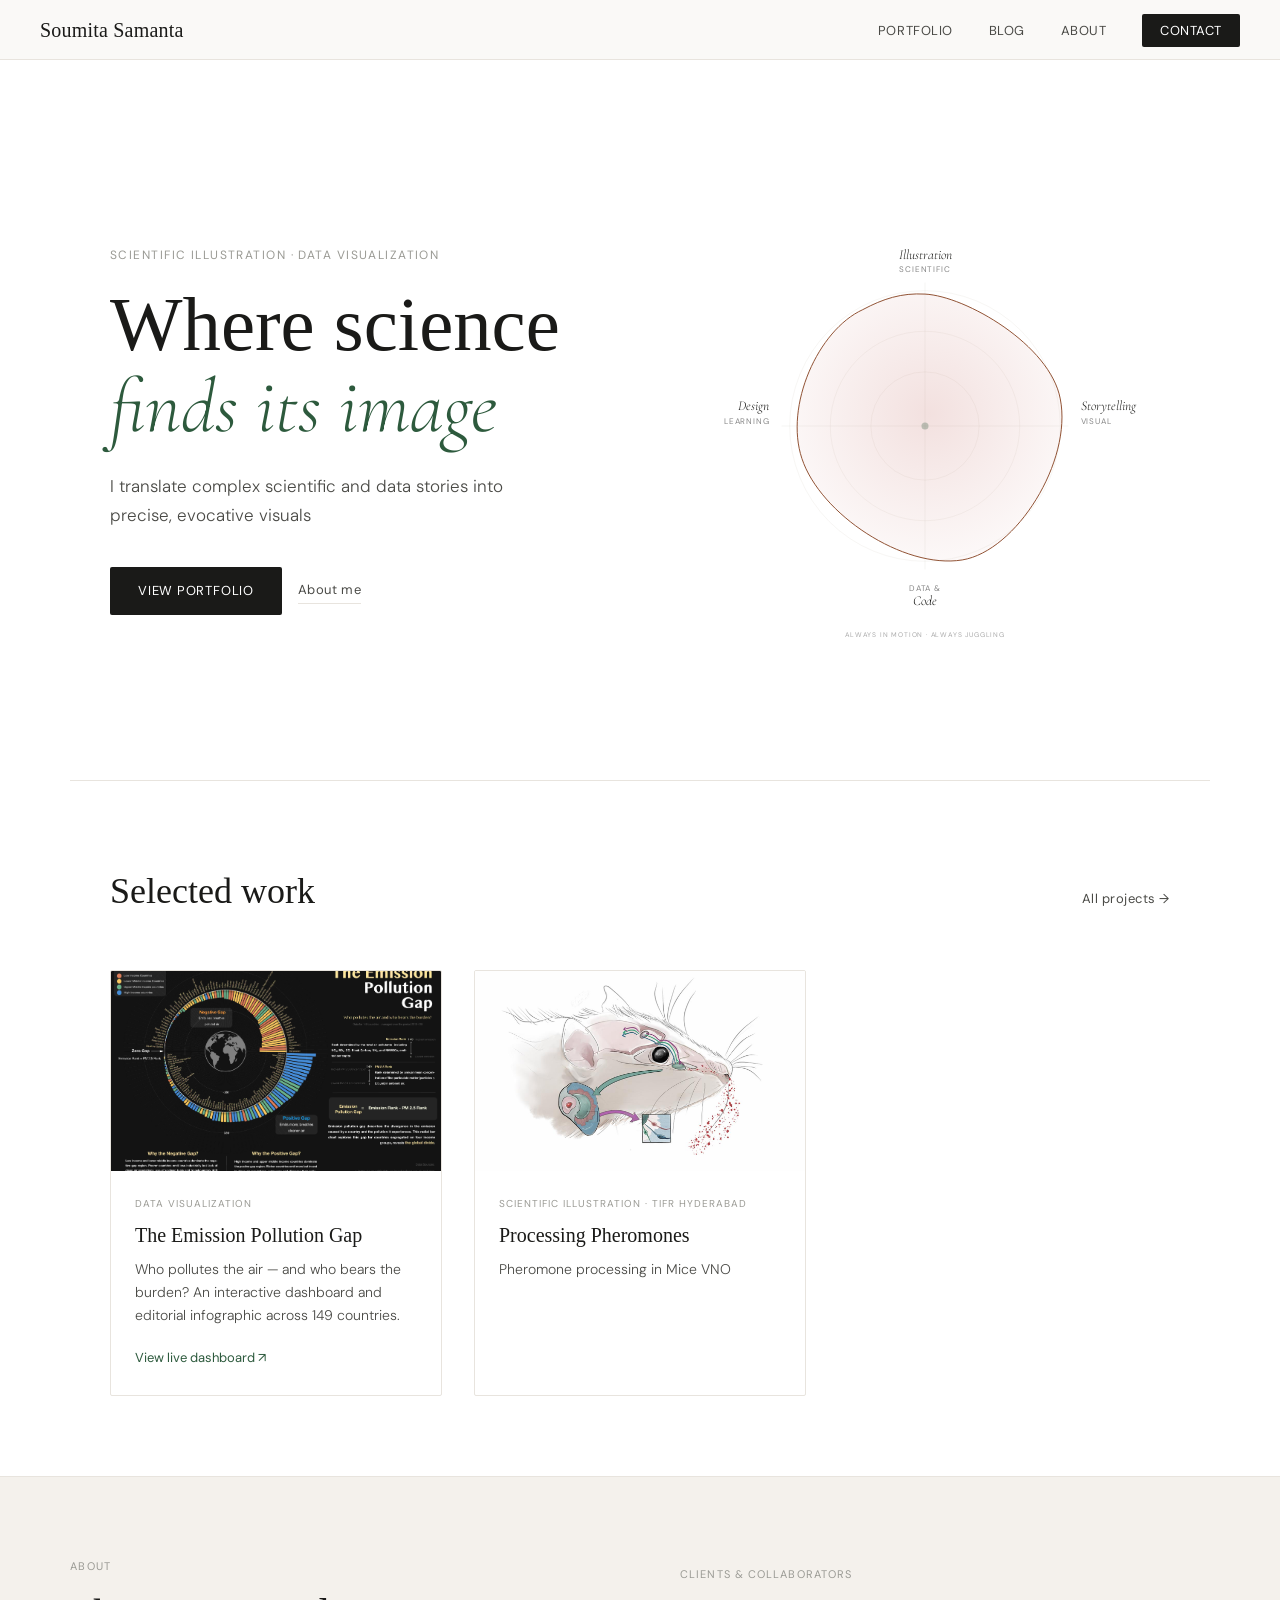
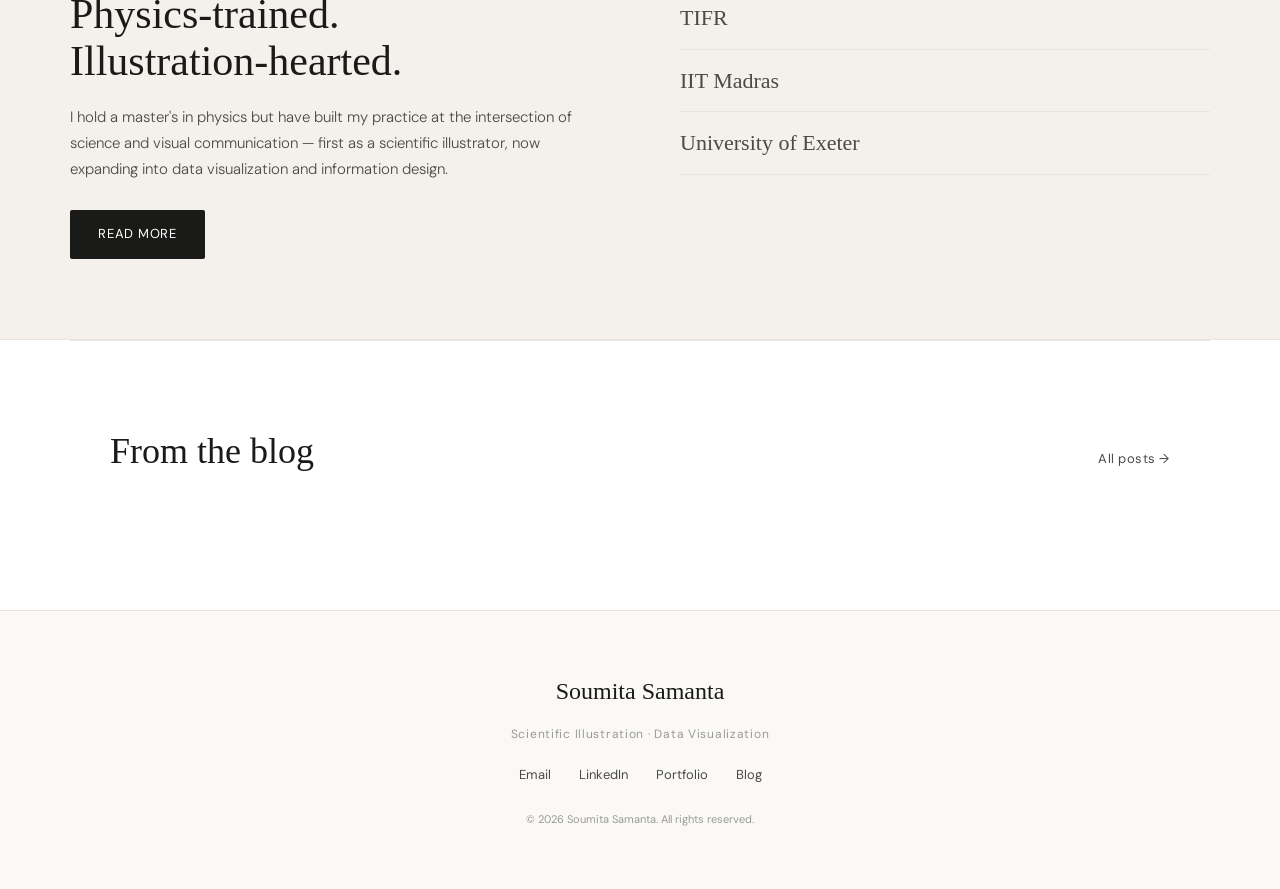
==== commit d5ccffc8: "Updated CSS" ====
--- a/index.html
+++ b/index.html
@@ -104,8 +104,8 @@
 
             <defs>
               <radialGradient id="blobfill" cx="50%" cy="45%" r="55%">
-                <stop offset="0%" stop-color="#2d5a3d" stop-opacity="0.18"/>
-                <stop offset="100%" stop-color="#2d5a3d" stop-opacity="0.04"/>
+                <stop offset="0%" stop-color="#BA554D" stop-opacity="0.18"/>
+                <stop offset="100%" stop-color="#BA554D" stop-opacity="0.04"/>
               </radialGradient>
               <radialGradient id="blobfill2" cx="52%" cy="52%" r="55%">
                 <stop offset="0%" stop-color="#8b4a2a" stop-opacity="0.10"/>
@@ -122,7 +122,7 @@
             <line x1="340" y1="340" x2="340" y2="552" stroke="#e0ddd8" stroke-width="0.5"/>
             <line x1="340" y1="340" x2="128" y2="340" stroke="#e0ddd8" stroke-width="0.5"/>
 
-            <path fill="url(#blobfill)" stroke="#2d5a3d" stroke-width="1.4" stroke-linejoin="round">
+            <path fill="url(#blobfill)" stroke="#8B4A2A" stroke-width="1.4" stroke-linejoin="round">
               <animate attributeName="d" dur="14s" repeatCount="indefinite" calcMode="spline"
                 keySplines="0.5 0 0.5 1; 0.5 0 0.5 1; 0.5 0 0.5 1; 0.5 0 0.5 1; 0.5 0 0.5 1; 0.5 0 0.5 1; 0.5 0 0.5 1; 0.5 0 0.5 1"
                 values="
--- a/css/style.css
+++ b/css/style.css
@@ -39,7 +39,7 @@
   position: sticky;
   top: 0;
   z-index: 100;
-  background: rgba(255,255,255,0.95);
+  background: var(--off-white);
   backdrop-filter: blur(8px);
   border-bottom: 1px solid var(--border);
   display: flex;
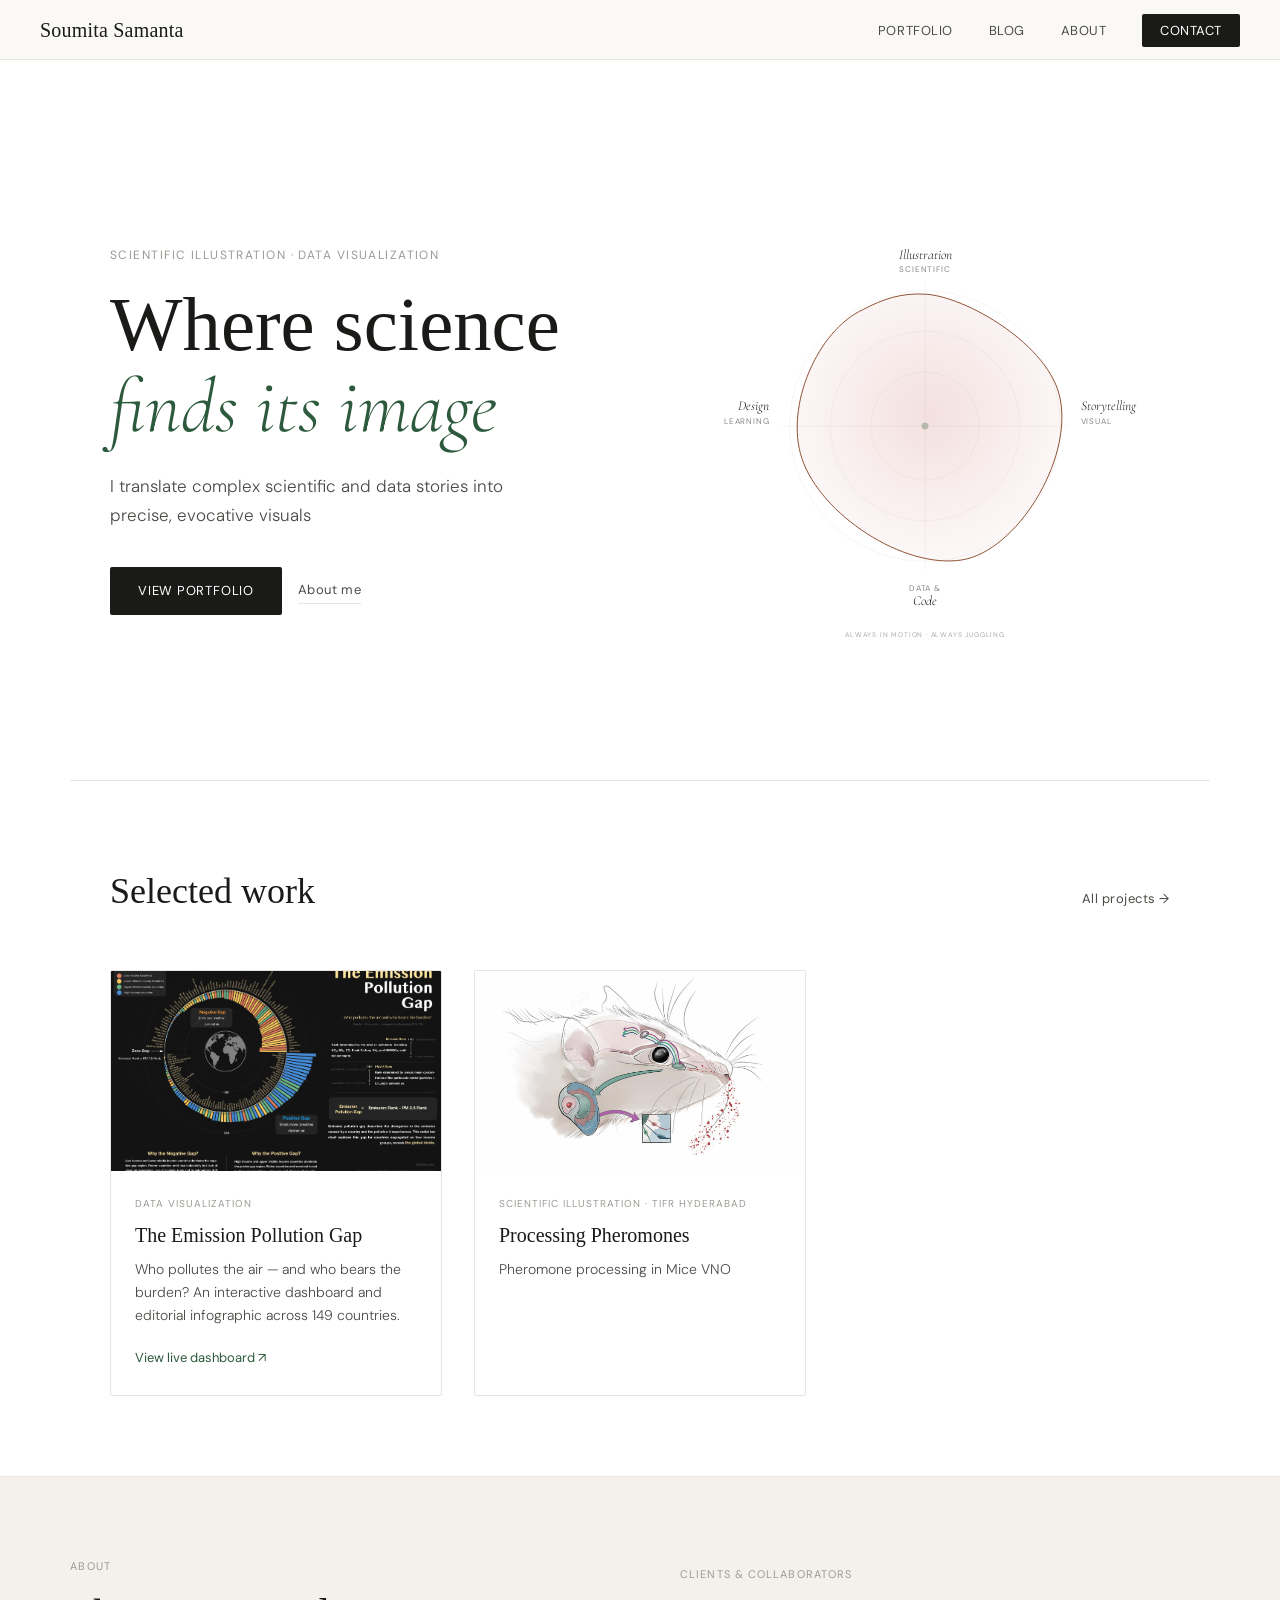
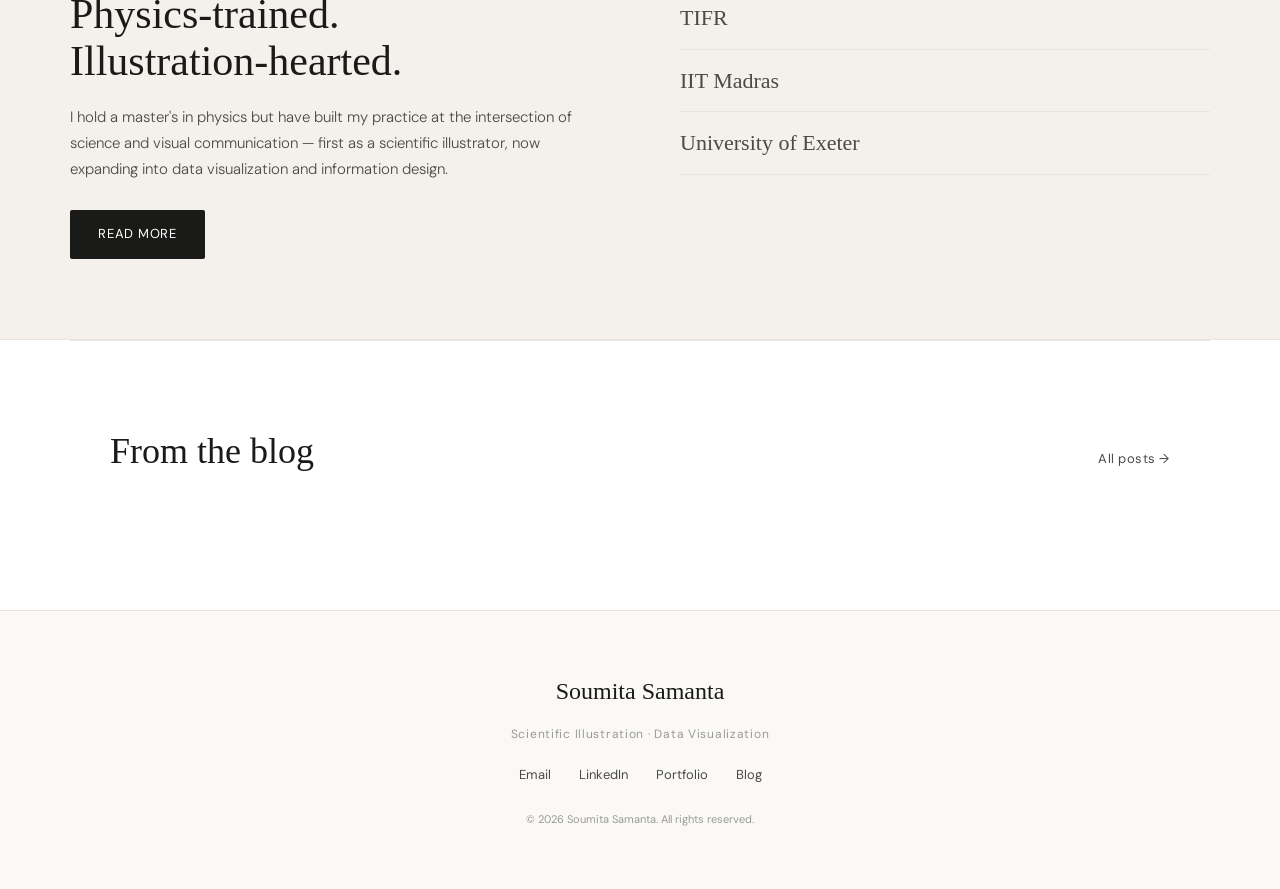
==== commit b7b521f8: "Favicon Added" ====
--- a/index.html
+++ b/index.html
@@ -3,6 +3,7 @@
 <head>
   <meta charset="UTF-8"/>
   <meta name="viewport" content="width=device-width, initial-scale=1.0"/>
+  <link rel="icon" type="image/png" href="favicon.png"/>
   <title>Soumita Samanta — Scientific Illustrator & Data Visualizer</title>
   <link rel="stylesheet" href="css/style.css"/>
   <link rel="preconnect" href="https://fonts.googleapis.com"/>
